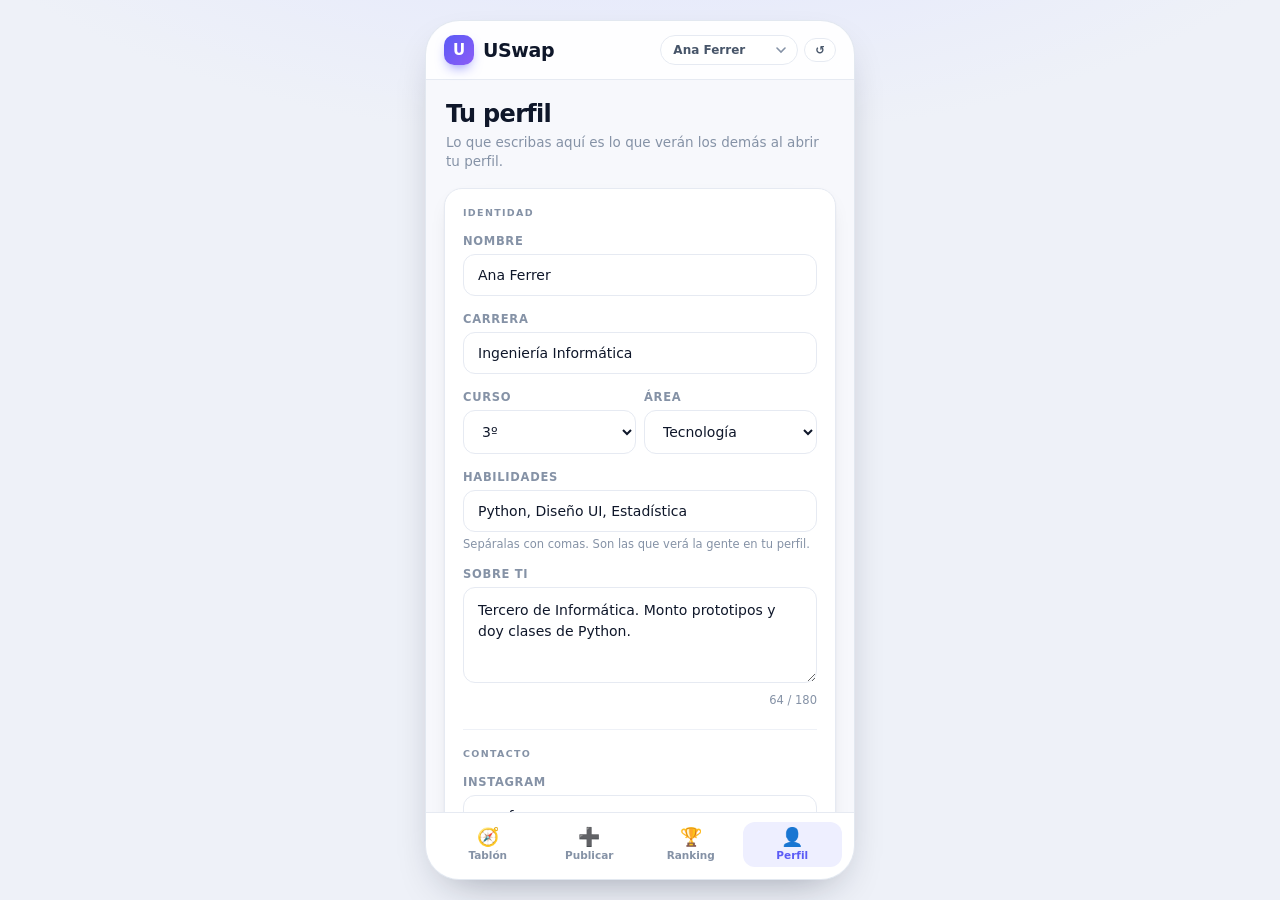
==== editar-perfil.html @ 2626de94 "perfil: reputacion, tratos cerrados, contacto y diseno" ====
<!DOCTYPE html>
<html lang="es">
<head>
  <meta charset="utf-8">
  <meta name="viewport" content="width=device-width, initial-scale=1">
  <title>USwap · Editar perfil</title>
  <link rel="icon" href="img/logo.svg" type="image/svg+xml">
  <link rel="stylesheet" href="css/styles.css">
</head>
<body>
  <!-- =====================================================================
       PANTALLA: EDITAR PERFIL               Propietario: P4 (sergiooleeonn)
       Solo se editan este archivo, perfil.html y js/perfil.js / editar-perfil.js.
       ===================================================================== -->
  <div class="app">
    <header id="topbar"></header>

    <main class="contenido">
      <section class="hero" style="padding:4px 2px 16px">
        <h1 style="font-size:24px;letter-spacing:-.7px">Tu perfil</h1>
        <p>Lo que escribas aquí es lo que verán los demás al abrir tu perfil.</p>
      </section>

      <form id="form-perfil" class="bloque" novalidate style="padding:18px 18px 16px">
        <div style="font-size:9.5px;font-weight:800;letter-spacing:.14em;text-transform:uppercase;color:var(--muted)">Identidad</div>

        <label class="label" for="nombre">Nombre</label>
        <input class="input" id="nombre" required maxlength="40">

        <label class="label" for="carrera">Carrera</label>
        <input class="input" id="carrera" maxlength="60" placeholder="Ej. Ingeniería Informática">

        <div class="fila" style="margin-top:16px">
          <div style="flex:1">
            <label class="label" style="margin-top:0" for="curso">Curso</label>
            <select class="select" id="curso"></select>
          </div>
          <div style="flex:1">
            <label class="label" style="margin-top:0" for="area">Área</label>
            <select class="select" id="area"></select>
          </div>
        </div>

        <label class="label" for="habilidades">Habilidades</label>
        <input class="input" id="habilidades" placeholder="Python, Diseño UI, Inglés">
        <div class="usuario-detalle" style="margin-top:5px">Sepáralas con comas. Son las que verá la gente en tu perfil.</div>

        <label class="label" for="bio">Sobre ti</label>
        <textarea class="textarea" id="bio" maxlength="180" placeholder="Qué estudias, qué se te da bien, qué ofreces…"></textarea>
        <div class="usuario-detalle" id="contador-bio" style="margin-top:6px;text-align:right;font-variant-numeric:tabular-nums">0 / 180</div>

        <div style="height:1px;background:#eef1f7;margin:22px 0 18px"></div>
        <div style="font-size:9.5px;font-weight:800;letter-spacing:.14em;text-transform:uppercase;color:var(--muted)">Contacto</div>

        <label class="label" for="instagram">Instagram</label>
        <input class="input" id="instagram" placeholder="sergio.leon">
        <div class="usuario-detalle" style="margin-top:5px">Solo el nombre de usuario, sin la arroba.</div>

        <label class="label" for="whatsapp">WhatsApp</label>
        <input class="input" id="whatsapp" placeholder="34600111222">
        <div class="usuario-detalle" style="margin-top:5px">Con prefijo del país y sin el signo +.</div>

        <button class="btn btn-primario btn-bloque" style="margin-top:22px" type="submit">Guardar cambios</button>
        <a class="btn btn-secundario" style="margin-top:8px" href="perfil.html">Cancelar</a>
      </form>
    </main>

    <nav id="bottomnav"></nav>
  </div>

  <script src="js/data.js"></script>
  <script src="js/ui.js"></script>
  <script src="js/editar-perfil.js"></script>
</body>
</html>
---- css/styles.css ----
/* ==========================================================================
   USwap — ESTILOS GLOBALES            Propietario: P1 (Daniel)
   --------------------------------------------------------------------------
   NINGUNA otra persona edita este archivo. Si necesitas un estilo nuevo,
   pídeselo a P1. Aquí están los tokens de diseño y los componentes comunes.
   ========================================================================== */

:root {
  --fondo: #eef1f8;
  --tarjeta: #ffffff;
  --tinta: #0f172a;
  --tinta-suave: #475569;
  --muted: #8592a6;
  --borde: #e6eaf2;
  --primario: #5b5bf6;
  --primario-oscuro: #4343d6;
  --primario-suave: #eeefff;
  --acento: #8b5cf6;
  --verde: #16a34a;
  --verde-suave: #e7f8ee;
  --ambar: #d97706;
  --ambar-suave: #fef4e2;
  --rojo: #dc2626;
  --rojo-suave: #fdecec;
  --radio: 18px;
  --radio-sm: 12px;
  --sombra: 0 1px 2px rgba(15, 23, 42, .05), 0 8px 24px -14px rgba(15, 23, 42, .25);
  --sombra-alta: 0 18px 45px -22px rgba(15, 23, 42, .45);
  --fuente: "Segoe UI", system-ui, -apple-system, Roboto, sans-serif;
}

* { box-sizing: border-box; }

html, body {
  margin: 0;
  padding: 0;
  height: 100%;
  font-family: var(--fuente);
  color: var(--tinta);
  background: var(--fondo);
  -webkit-font-smoothing: antialiased;
}

body {
  background:
    radial-gradient(1100px 520px at 50% -220px, #dfe3ff 0%, rgba(223, 227, 255, 0) 70%),
    var(--fondo);
  overflow: hidden;
}

/* ---------------------------------------------------------------- estructura */
.app {
  width: 100%;
  height: 100vh;
  margin: 0 auto;
  background: #f7f8fc;
  display: flex;
  flex-direction: column;
  overflow: hidden;
  position: relative;
}

.contenido {
  flex: 1 1 auto;
  overflow-y: auto;
  overflow-x: hidden;
  padding: 16px 18px 28px;
  overscroll-behavior: contain;
}

@media (min-width: 720px) {
  body { display: grid; place-items: center; padding: 20px; }
  .app {
    max-width: 430px;
    height: calc(100vh - 40px);
    max-height: 880px;
    border-radius: 34px;
    box-shadow: var(--sombra-alta);
    border: 1px solid #e2e8f0;
  }
  .topbar { border-radius: 34px 34px 0 0; }
  .bottomnav { border-radius: 0 0 34px 34px; }
}

/* ------------------------------------------------------------------- topbar */
.topbar {
  position: sticky;
  top: 0;
  z-index: 20;
  display: flex;
  align-items: center;
  justify-content: space-between;
  gap: 10px;
  padding: 14px 18px;
  background: rgba(255, 255, 255, .86);
  backdrop-filter: blur(10px);
  border-bottom: 1px solid var(--borde);
}

.marca {
  display: flex;
  align-items: center;
  gap: 9px;
  font-weight: 800;
  font-size: 19px;
  letter-spacing: -.4px;
  color: var(--tinta);
  text-decoration: none;
}

.marca-punto {
  width: 30px; height: 30px;
  border-radius: 10px;
  background: linear-gradient(135deg, var(--primario), var(--acento));
  color: #fff;
  display: grid; place-items: center;
  font-size: 15px; font-weight: 800;
  box-shadow: 0 6px 14px -6px var(--primario);
}

.selector-yo {
  border: 1px solid var(--borde);
  background: #fff;
  border-radius: 999px;
  padding: 7px 30px 7px 12px;
  font-size: 12px;
  font-weight: 600;
  color: var(--tinta-suave);
  font-family: var(--fuente);
  max-width: 168px;
  appearance: none;
  background-image: url("data:image/svg+xml;utf8,<svg xmlns='http://www.w3.org/2000/svg' width='10' height='10' viewBox='0 0 10 10'><path d='M1 3l4 4 4-4' stroke='%238592a6' stroke-width='1.6' fill='none' stroke-linecap='round'/></svg>");
  background-repeat: no-repeat;
  background-position: right 11px center;
  cursor: pointer;
}

.topbar-derecha { display: flex; align-items: center; gap: 6px; }

/* --------------------------------------------------------------------- hero */
.hero { padding: 6px 2px 14px; }
.hero h1 { margin: 0 0 4px; font-size: 23px; letter-spacing: -.6px; line-height: 1.2; }
.hero p { margin: 0; color: var(--muted); font-size: 13.5px; line-height: 1.45; }

/* -------------------------------------------------------------------- inputs */
.input, .textarea, .select {
  width: 100%;
  border: 1px solid var(--borde);
  background: #fff;
  border-radius: var(--radio-sm);
  padding: 12px 14px;
  font-size: 14px;
  font-family: var(--fuente);
  color: var(--tinta);
  outline: none;
  transition: border-color .15s, box-shadow .15s;
}

.input:focus, .textarea:focus, .select:focus {
  border-color: var(--primario);
  box-shadow: 0 0 0 4px var(--primario-suave);
}

.textarea { min-height: 96px; resize: vertical; line-height: 1.5; }
.label {
  display: block;
  font-size: 11.5px;
  font-weight: 700;
  text-transform: uppercase;
  letter-spacing: .06em;
  color: var(--muted);
  margin: 16px 0 6px;
}
.campo { margin-bottom: 4px; }

/* --------------------------------------------------------------------- chips */
.chips {
  display: flex;
  gap: 7px;
  overflow-x: auto;
  padding: 4px 2px 8px;
  scrollbar-width: none;
}
.chips::-webkit-scrollbar { display: none; }

.chip {
  flex: 0 0 auto;
  border: 1px solid var(--borde);
  background: #fff;
  color: var(--tinta-suave);
  border-radius: 999px;
  padding: 7px 13px;
  font-size: 12.5px;
  font-weight: 600;
  font-family: var(--fuente);
  cursor: pointer;
  transition: all .15s;
  white-space: nowrap;
}
.chip:hover { border-color: #cfd6e6; }
.chip.activo {
  background: var(--primario);
  border-color: var(--primario);
  color: #fff;
  box-shadow: 0 6px 14px -8px var(--primario);
}
.chip-mini { padding: 4px 10px; font-size: 11.5px; }

/* ------------------------------------------------------------------ tarjetas */
.lista { display: flex; flex-direction: column; gap: 11px; }

.card {
  background: var(--tarjeta);
  border: 1px solid var(--borde);
  border-radius: var(--radio);
  padding: 15px;
  box-shadow: var(--sombra);
  text-decoration: none;
  color: inherit;
  display: block;
  transition: transform .14s, box-shadow .14s, border-color .14s;
}
.card:hover { transform: translateY(-1px); box-shadow: var(--sombra-alta); border-color: #d8dfee; }

.card-fila { display: flex; align-items: center; gap: 10px; }
.card-titulo { margin: 9px 0 5px; font-size: 15.5px; font-weight: 700; letter-spacing: -.2px; line-height: 1.3; }
.card-texto { margin: 0; color: var(--tinta-suave); font-size: 13px; line-height: 1.5; }

.card-pie {
  margin-top: 12px; padding-top: 11px;
  border-top: 1px dashed var(--borde);
  display: flex; align-items: center; justify-content: space-between; gap: 8px;
  font-size: 12px; color: var(--muted);
}

.cambio {
  display: flex; gap: 7px; align-items: flex-start;
  margin-top: 11px; padding: 9px 11px;
  background: var(--primario-suave);
  border-radius: 11px;
  font-size: 12.5px; color: var(--primario-oscuro);
  line-height: 1.45;
}
.cambio b { font-weight: 700; }

/* ------------------------------------------------------------------ avatar */
.avatar {
  flex: 0 0 auto;
  width: 38px; height: 38px;
  border-radius: 12px;
  display: grid; place-items: center;
  color: #fff; font-weight: 700; font-size: 13px;
  letter-spacing: .02em;
}
.avatar.grande { width: 62px; height: 62px; border-radius: 20px; font-size: 21px; }
.avatar.pequeno { width: 28px; height: 28px; border-radius: 9px; font-size: 10.5px; }

.usuario-linea { display: flex; flex-direction: column; gap: 1px; min-width: 0; }
.usuario-nombre { font-size: 13px; font-weight: 650; }
.usuario-detalle { font-size: 11.5px; color: var(--muted); }

/* -------------------------------------------------------------------- badges */
.badge {
  display: inline-flex; align-items: center; gap: 4px;
  padding: 3px 9px; border-radius: 999px;
  font-size: 10.5px; font-weight: 700;
  letter-spacing: .02em; text-transform: uppercase;
  background: #f1f4fa; color: var(--tinta-suave);
}
.badge-verde { background: var(--verde-suave); color: var(--verde); }
.badge-ambar { background: var(--ambar-suave); color: var(--ambar); }
.badge-rojo { background: var(--rojo-suave); color: var(--rojo); }
.badge-azul { background: var(--primario-suave); color: var(--primario-oscuro); }

/* ------------------------------------------------------------------ botones */
.btn {
  display: inline-flex; align-items: center; justify-content: center; gap: 8px;
  width: 100%;
  border: 1px solid transparent;
  border-radius: var(--radio-sm);
  padding: 13px 16px;
  font-size: 14px; font-weight: 700; font-family: var(--fuente);
  text-decoration: none; cursor: pointer;
  transition: transform .12s, filter .15s, background .15s;
}
.btn:active { transform: scale(.985); }
.btn-primario {
  background: linear-gradient(135deg, var(--primario), var(--acento));
  color: #fff;
  box-shadow: 0 10px 22px -12px var(--primario);
}
.btn-primario:hover { filter: brightness(1.05); }
.btn-secundario { background: #fff; border-color: var(--borde); color: var(--tinta); }
.btn-secundario:hover { background: #f8fafc; }
.btn-whatsapp { background: #25d366; color: #06331c; }
.btn-instagram { background: #fff; border-color: #f0c6df; color: #c1298a; }
.btn-sm { width: auto; padding: 9px 14px; font-size: 12.5px; }
.btn-bloque { margin-top: 14px; }

.fila { display: flex; gap: 8px; }
.fila > .btn { flex: 1; }

/* ------------------------------------------------------------------ estrellas */
.estrellas { display: inline-flex; gap: 2px; color: #f59e0b; font-size: 13px; letter-spacing: 1px; }
.estrellas.gris { color: #d7dde9; }
.estrellas.grande { font-size: 18px; }

/* --------------------------------------------------------------------- stats */
.stats { display: grid; grid-template-columns: repeat(3, 1fr); gap: 9px; }
.stat {
  background: #fff; border: 1px solid var(--borde); border-radius: var(--radio-sm);
  padding: 11px 8px; text-align: center;
}
.stat b { display: block; font-size: 19px; letter-spacing: -.5px; }
.stat span { font-size: 10.5px; color: var(--muted); text-transform: uppercase; letter-spacing: .05em; font-weight: 600; }

/* ------------------------------------------------------------------ ranking */
.rank-item {
  display: flex; align-items: center; gap: 11px;
  background: #fff; border: 1px solid var(--borde); border-radius: var(--radio);
  padding: 12px 14px; box-shadow: var(--sombra);
}
.rank-item.yo { border-color: var(--primario); box-shadow: 0 0 0 3px var(--primario-suave); }
.rank-pos {
  width: 26px; text-align: center; font-weight: 800; font-size: 15px; color: var(--muted);
  letter-spacing: -.5px;
}
.rank-pos.top { color: var(--primario); }
.rank-puntos {
  margin-left: auto; text-align: right;
  font-weight: 800; font-size: 15px; letter-spacing: -.4px;
}
.rank-puntos small { display: block; font-size: 10px; font-weight: 600; color: var(--muted); letter-spacing: 0; }

.tier { display: inline-flex; align-items: center; gap: 5px; font-size: 11px; font-weight: 700; }
.tier-bronce { color: #b45309; }
.tier-plata { color: #64748b; }
.tier-oro { color: #ca8a04; }
.tier-elite { color: #7c3aed; }
.tier-observacion { color: var(--rojo); }

/* --------------------------------------------------------------------- nav */
.bottomnav {
  flex: 0 0 auto;
  width: 100%;
  display: grid; grid-template-columns: repeat(4, 1fr);
  gap: 2px;
  padding: 9px 12px 12px;
  background: #fff;
  border-top: 1px solid var(--borde);
  z-index: 30;
}

.nav-item {
  display: flex; flex-direction: column; align-items: center; gap: 3px;
  padding: 6px 4px;
  border-radius: 12px;
  text-decoration: none;
  color: var(--muted);
  font-size: 10.5px; font-weight: 650;
  transition: background .15s, color .15s;
}
.nav-item .icono { font-size: 18px; line-height: 1; }
.nav-item:hover { background: #f4f6fb; }
.nav-item.activo { color: var(--primario); background: var(--primario-suave); }

/* ------------------------------------------------------------------- varios */
.seccion-titulo {
  display: flex; align-items: baseline; justify-content: space-between;
  margin: 22px 2px 10px;
}
.seccion-titulo h2 { margin: 0; font-size: 14.5px; letter-spacing: -.2px; }
.seccion-titulo a { font-size: 12px; color: var(--primario); text-decoration: none; font-weight: 650; }

.vacio {
  text-align: center; padding: 34px 18px;
  background: #fff; border: 1px dashed #d8dfee; border-radius: var(--radio);
  color: var(--muted); font-size: 13px;
}
.vacio strong { display: block; color: var(--tinta); font-size: 14.5px; margin-bottom: 4px; }

.resultado-info { font-size: 11.5px; color: var(--muted); padding: 2px 4px 10px; font-weight: 600; }

.toast {
  position: fixed; left: 50%; bottom: 96px; transform: translateX(-50%);
  background: #0f172a; color: #fff;
  padding: 11px 18px; border-radius: 999px;
  font-size: 12.5px; font-weight: 600;
  box-shadow: var(--sombra-alta);
  z-index: 60; opacity: 0; pointer-events: none;
  transition: opacity .22s, transform .22s;
}
.toast.visible { opacity: 1; transform: translateX(-50%) translateY(-4px); }

.oculto { display: none !important; }

/* ------------------------------------------------------------------ detalles */
.detalle-cabecera { display: flex; gap: 12px; align-items: flex-start; }
.detalle-titulo { margin: 0 0 6px; font-size: 20px; line-height: 1.25; letter-spacing: -.5px; }
.detalle-texto { margin: 0; color: var(--tinta-suave); font-size: 14px; line-height: 1.6; }
.bloque {
  background: #fff; border: 1px solid var(--borde); border-radius: var(--radio);
  padding: 15px; box-shadow: var(--sombra);
}
.bloque + .bloque, .bloque + .seccion-titulo { margin-top: 12px; }
.divisor { height: 1px; background: var(--borde); margin: 14px 0; }

.barra-progreso { height: 7px; border-radius: 99px; background: #eef1f8; overflow: hidden; }
.barra-progreso > div { height: 100%; border-radius: 99px; background: linear-gradient(90deg, var(--primario), var(--acento)); }

.estrellas-selector { display: flex; gap: 6px; }
.estrella-btn {
  background: none; border: none; cursor: pointer;
  font-size: 30px; line-height: 1; color: #d7dde9; padding: 0 2px;
  transition: transform .12s, color .12s;
}
.estrella-btn:hover { transform: scale(1.12); }
.estrella-btn.activa { color: #f59e0b; }

.recompensa {
  display: flex; gap: 11px; align-items: flex-start;
  padding: 12px 0; border-bottom: 1px solid var(--borde);
}
.recompensa:last-child { border-bottom: none; }
.recompensa-icono {
  width: 36px; height: 36px; flex: 0 0 auto; border-radius: 11px;
  display: grid; place-items: center; font-size: 17px; background: #f5f7fc;
}
.recompensa-texto { font-size: 12.5px; color: var(--tinta-suave); line-height: 1.45; }
.recompensa-texto b { display: block; color: var(--tinta); font-size: 13px; margin-bottom: 2px; }
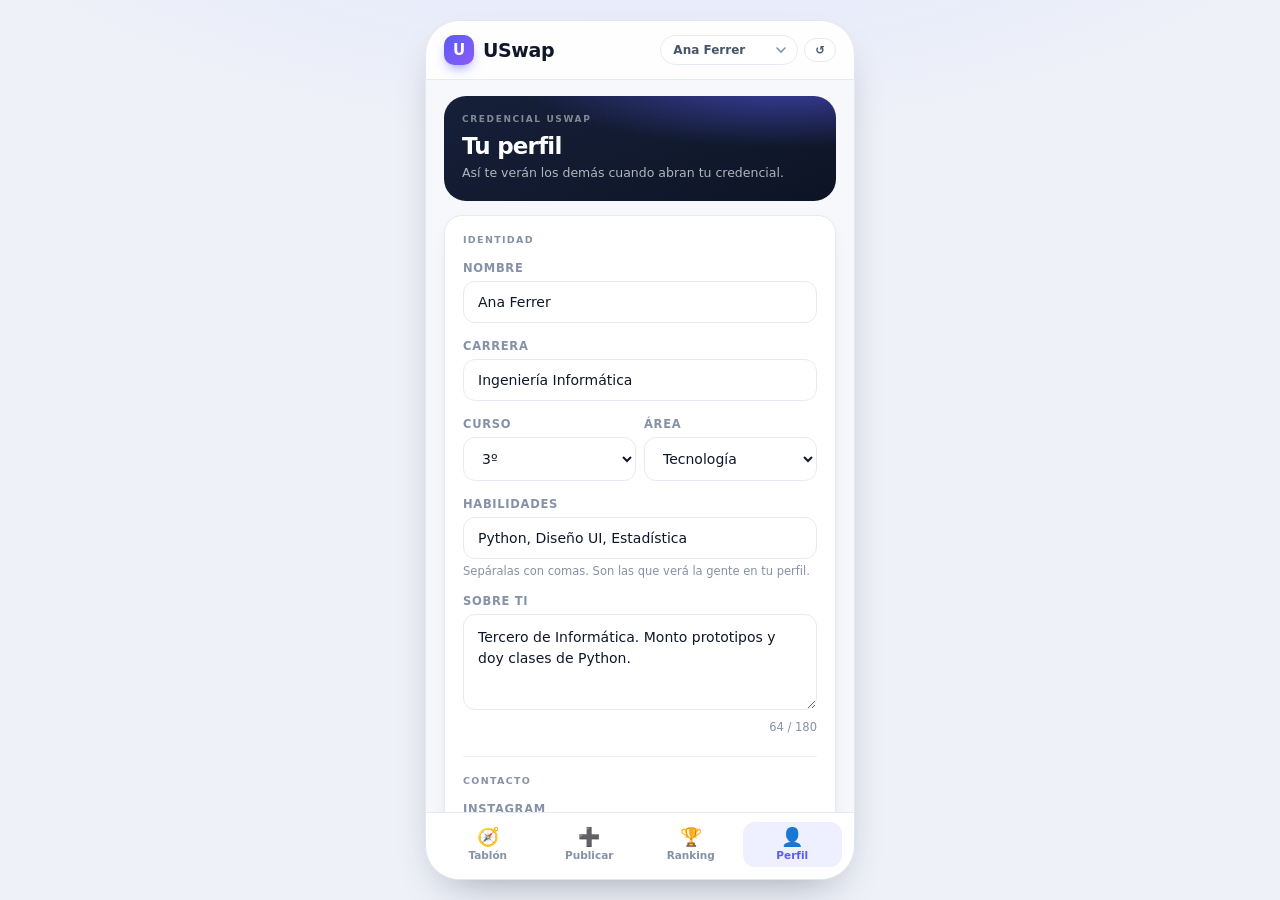
==== commit 0be4fa03: "perfil: nuevo diseno de credencial" ====
--- a/editar-perfil.html
+++ b/editar-perfil.html
@@ -16,9 +16,16 @@
     <header id="topbar"></header>
 
     <main class="contenido">
-      <section class="hero" style="padding:4px 2px 16px">
-        <h1 style="font-size:24px;letter-spacing:-.7px">Tu perfil</h1>
-        <p>Lo que escribas aquí es lo que verán los demás al abrir tu perfil.</p>
+      <section style="position:relative;border-radius:22px;padding:18px;color:#fff;margin-bottom:14px;
+                      background:radial-gradient(120% 115% at 88% -18%, rgba(91,91,246,.62) 0%, rgba(91,91,246,0) 58%),
+                                 linear-gradient(158deg,#16203a 0%,#0d1424 100%)">
+        <div style="font-size:9px;font-weight:700;letter-spacing:.18em;text-transform:uppercase;color:rgba(255,255,255,.48)">
+          Credencial USwap
+        </div>
+        <h1 style="margin:9px 0 5px;font-size:23px;letter-spacing:-.8px;line-height:1.15">Tu perfil</h1>
+        <p style="margin:0;font-size:12.5px;line-height:1.5;color:rgba(255,255,255,.68)">
+          Así te verán los demás cuando abran tu credencial.
+        </p>
       </section>
 
       <form id="form-perfil" class="bloque" novalidate style="padding:18px 18px 16px">
--- a/css/styles.css
+++ b/css/styles.css
@@ -405,6 +405,17 @@
 .bloque + .bloque, .bloque + .seccion-titulo { margin-top: 12px; }
 .divisor { height: 1px; background: var(--borde); margin: 14px 0; }
 
+/* ------------------------------------------------------- acuerdo / trato */
+.acuerdo {
+  border-color: #cdeedd;
+  background: linear-gradient(180deg, #f6fdf9 0%, #ffffff 70%);
+}
+.acuerdo-cabecera { display: flex; align-items: center; gap: 6px; flex-wrap: wrap; }
+.acuerdo-cabecera .badge { margin-left: auto; }
+.acuerdo-titulo { font-size: 15px; font-weight: 750; letter-spacing: -.2px; }
+.acuerdo-texto { margin: 4px 0 12px; font-size: 12.5px; color: var(--tinta-suave); line-height: 1.55; }
+.acuerdo .btn + .btn { margin-top: 8px; }
+
 .barra-progreso { height: 7px; border-radius: 99px; background: #eef1f8; overflow: hidden; }
 .barra-progreso > div { height: 100%; border-radius: 99px; background: linear-gradient(90deg, var(--primario), var(--acento)); }
 
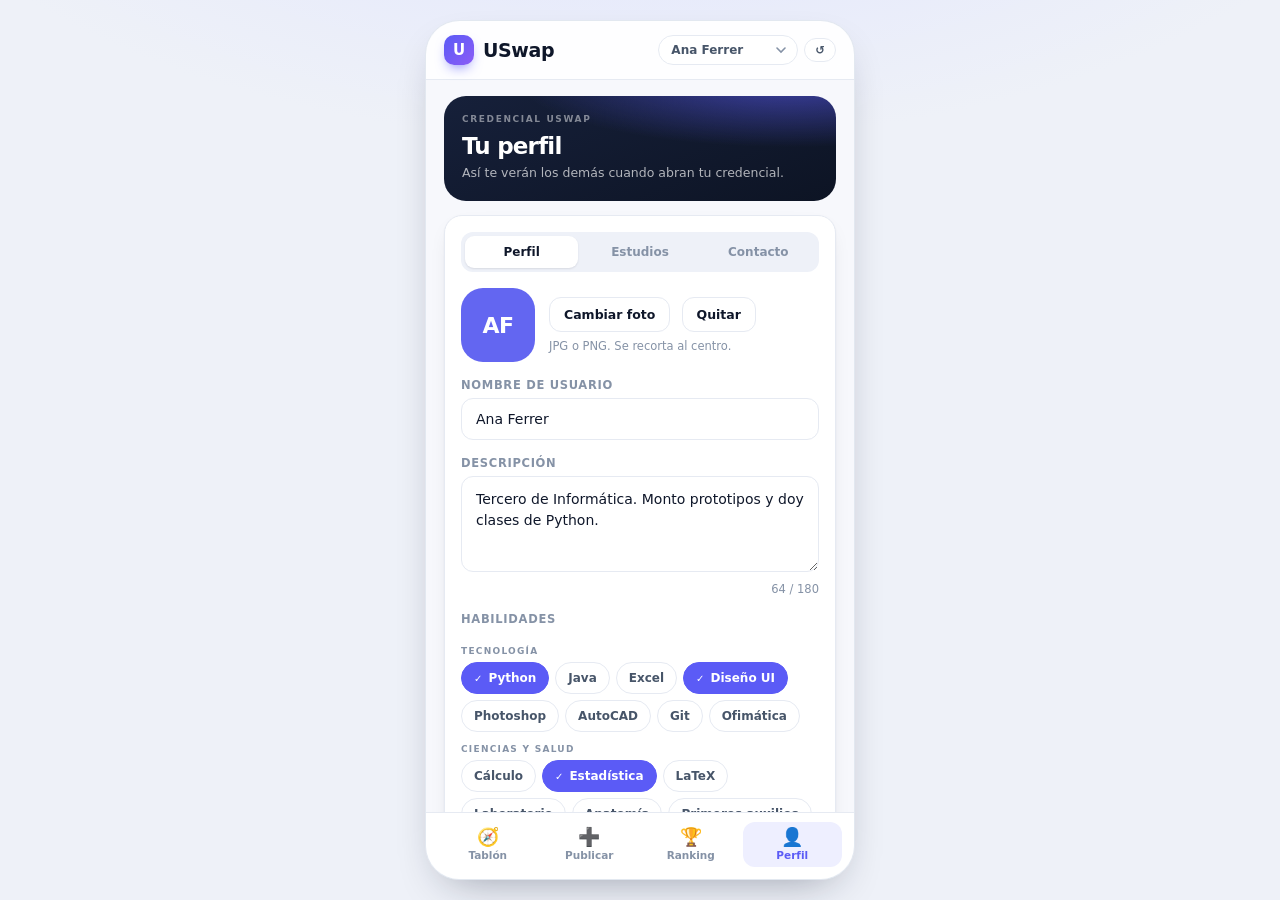
==== commit fd4c062b: "perfil: resenas filtrables, habilidades destacadas y edicion con foto" ====
--- a/editar-perfil.html
+++ b/editar-perfil.html
@@ -28,46 +28,85 @@
         </p>
       </section>
 
-      <form id="form-perfil" class="bloque" novalidate style="padding:18px 18px 16px">
-        <div style="font-size:9.5px;font-weight:800;letter-spacing:.14em;text-transform:uppercase;color:var(--muted)">Identidad</div>
+      <form id="form-perfil" novalidate>
+        <div class="bloque" style="padding:16px">
 
-        <label class="label" for="nombre">Nombre</label>
-        <input class="input" id="nombre" required maxlength="40">
+          <!-- pestañas -->
+          <div style="display:flex;gap:5px;background:#eef1f8;padding:4px;border-radius:12px;margin-bottom:16px">
+            <button type="button" data-tab="perfil" aria-pressed="true"
+              style="flex:1;border:0;padding:9px 6px;border-radius:9px;font-family:inherit;font-size:12px;font-weight:700;
+                     cursor:pointer;background:#fff;color:#0f172a;box-shadow:0 1px 2px rgba(15,23,42,.10)">Perfil</button>
+            <button type="button" data-tab="estudios" aria-pressed="false"
+              style="flex:1;border:0;padding:9px 6px;border-radius:9px;font-family:inherit;font-size:12px;font-weight:700;
+                     cursor:pointer;background:transparent;color:#8592a6">Estudios</button>
+            <button type="button" data-tab="contacto" aria-pressed="false"
+              style="flex:1;border:0;padding:9px 6px;border-radius:9px;font-family:inherit;font-size:12px;font-weight:700;
+                     cursor:pointer;background:transparent;color:#8592a6">Contacto</button>
+          </div>
 
-        <label class="label" for="carrera">Carrera</label>
-        <input class="input" id="carrera" maxlength="60" placeholder="Ej. Ingeniería Informática">
+          <!-- pestaña: perfil -->
+          <div data-panel="perfil">
+            <div style="display:flex;align-items:center;gap:14px">
+              <div id="foto-preview" aria-hidden="true"
+                style="flex:0 0 auto;width:74px;height:74px;border-radius:22px;overflow:hidden;background:#6366f1;
+                       display:grid;place-items:center;color:#fff;font-weight:800;font-size:22px;letter-spacing:-.5px"></div>
+              <div style="min-width:0">
+                <label class="btn btn-secundario btn-sm" style="cursor:pointer;display:inline-flex">
+                  Cambiar foto
+                  <input type="file" id="foto-input" accept="image/*" style="display:none">
+                </label>
+                <button type="button" id="foto-quitar" class="btn btn-secundario btn-sm" style="margin-left:6px">Quitar</button>
+                <div class="usuario-detalle" style="margin-top:7px">JPG o PNG. Se recorta al centro.</div>
+              </div>
+            </div>
 
-        <div class="fila" style="margin-top:16px">
-          <div style="flex:1">
-            <label class="label" style="margin-top:0" for="curso">Curso</label>
-            <select class="select" id="curso"></select>
+            <label class="label" for="nombre">Nombre de usuario</label>
+            <input class="input" id="nombre" required maxlength="40">
+
+            <label class="label" for="bio">Descripción</label>
+            <textarea class="textarea" id="bio" maxlength="180" placeholder="Qué estudias, qué se te da bien, qué ofreces…"></textarea>
+            <div class="usuario-detalle" id="contador-bio" style="margin-top:6px;text-align:right;font-variant-numeric:tabular-nums">0 / 180</div>
+
+            <label class="label" for="habilidades">Habilidades</label>
+            <div id="habilidades-chips" style="max-height:210px;overflow:auto;padding:2px 2px 2px 0"></div>
+            <div style="display:flex;gap:6px;margin-top:10px">
+              <input class="input" id="habilidades" maxlength="24" placeholder="Añadir otra habilidad">
+              <button type="button" id="btn-add-habilidad" class="btn btn-secundario btn-sm" style="flex:0 0 auto">Añadir</button>
+            </div>
+            <div class="usuario-detalle" style="margin-top:6px">Toca las que domines. Máximo 10.</div>
           </div>
-          <div style="flex:1">
-            <label class="label" style="margin-top:0" for="area">Área</label>
-            <select class="select" id="area"></select>
+
+          <!-- pestaña: estudios -->
+          <div data-panel="estudios" hidden>
+            <label class="label" style="margin-top:0" for="carrera">Carrera</label>
+            <input class="input" id="carrera" maxlength="60" placeholder="Ej. Ingeniería Informática">
+
+            <div class="fila" style="margin-top:16px">
+              <div style="flex:1">
+                <label class="label" style="margin-top:0" for="curso">Curso</label>
+                <select class="select" id="curso"></select>
+              </div>
+              <div style="flex:1">
+                <label class="label" style="margin-top:0" for="area">Área</label>
+                <select class="select" id="area"></select>
+              </div>
+            </div>
           </div>
+
+          <!-- pestaña: contacto -->
+          <div data-panel="contacto" hidden>
+            <label class="label" style="margin-top:0" for="instagram">Instagram</label>
+            <input class="input" id="instagram" placeholder="sergio.leon">
+            <div class="usuario-detalle" style="margin-top:5px">Solo el nombre de usuario, sin la arroba.</div>
+
+            <label class="label" for="whatsapp">WhatsApp</label>
+            <input class="input" id="whatsapp" placeholder="34600111222">
+            <div class="usuario-detalle" style="margin-top:5px">Con prefijo del país y sin el signo +.</div>
+          </div>
+
         </div>
 
-        <label class="label" for="habilidades">Habilidades</label>
-        <input class="input" id="habilidades" placeholder="Python, Diseño UI, Inglés">
-        <div class="usuario-detalle" style="margin-top:5px">Sepáralas con comas. Son las que verá la gente en tu perfil.</div>
-
-        <label class="label" for="bio">Sobre ti</label>
-        <textarea class="textarea" id="bio" maxlength="180" placeholder="Qué estudias, qué se te da bien, qué ofreces…"></textarea>
-        <div class="usuario-detalle" id="contador-bio" style="margin-top:6px;text-align:right;font-variant-numeric:tabular-nums">0 / 180</div>
-
-        <div style="height:1px;background:#eef1f7;margin:22px 0 18px"></div>
-        <div style="font-size:9.5px;font-weight:800;letter-spacing:.14em;text-transform:uppercase;color:var(--muted)">Contacto</div>
-
-        <label class="label" for="instagram">Instagram</label>
-        <input class="input" id="instagram" placeholder="sergio.leon">
-        <div class="usuario-detalle" style="margin-top:5px">Solo el nombre de usuario, sin la arroba.</div>
-
-        <label class="label" for="whatsapp">WhatsApp</label>
-        <input class="input" id="whatsapp" placeholder="34600111222">
-        <div class="usuario-detalle" style="margin-top:5px">Con prefijo del país y sin el signo +.</div>
-
-        <button class="btn btn-primario btn-bloque" style="margin-top:22px" type="submit">Guardar cambios</button>
+        <button class="btn btn-primario" style="margin-top:14px" type="submit">Guardar cambios</button>
         <a class="btn btn-secundario" style="margin-top:8px" href="perfil.html">Cancelar</a>
       </form>
     </main>
--- a/css/styles.css
+++ b/css/styles.css
@@ -333,11 +333,15 @@
 .rank-puntos small { display: block; font-size: 10px; font-weight: 600; color: var(--muted); letter-spacing: 0; }
 
 .tier { display: inline-flex; align-items: center; gap: 5px; font-size: 11px; font-weight: 700; }
+.tier-hierro { color: #6b7280; }
 .tier-bronce { color: #b45309; }
 .tier-plata { color: #64748b; }
 .tier-oro { color: #ca8a04; }
-.tier-elite { color: #7c3aed; }
-.tier-observacion { color: var(--rojo); }
+.tier-platino { color: #0f766e; }
+.tier-diamante { color: #2563eb; }
+.tier-ascendente { color: #16a34a; }
+.tier-inmortal { color: #7c3aed; }
+.tier-radiante { color: #e11d48; }
 
 /* --------------------------------------------------------------------- nav */
 .bottomnav {
@@ -394,6 +398,23 @@
 
 .oculto { display: none !important; }
 
+/* aviso de error de JavaScript: nunca dejar la página en blanco */
+.error-js {
+  display: none;
+  position: fixed;
+  top: 0; left: 0; right: 0;
+  z-index: 200;
+  background: #7f1d1d;
+  color: #fff;
+  padding: 12px 16px;
+  font-size: 12.5px;
+  line-height: 1.45;
+  box-shadow: 0 10px 30px -12px rgba(0, 0, 0, .6);
+}
+.error-js b { display: block; font-size: 13.5px; margin-bottom: 2px; }
+.error-js span { display: block; color: rgba(255, 255, 255, .88); }
+.error-js code { display: block; margin-top: 6px; font-size: 11px; color: rgba(255, 255, 255, .7); word-break: break-word; }
+
 /* ------------------------------------------------------------------ detalles */
 .detalle-cabecera { display: flex; gap: 12px; align-items: flex-start; }
 .detalle-titulo { margin: 0 0 6px; font-size: 20px; line-height: 1.25; letter-spacing: -.5px; }
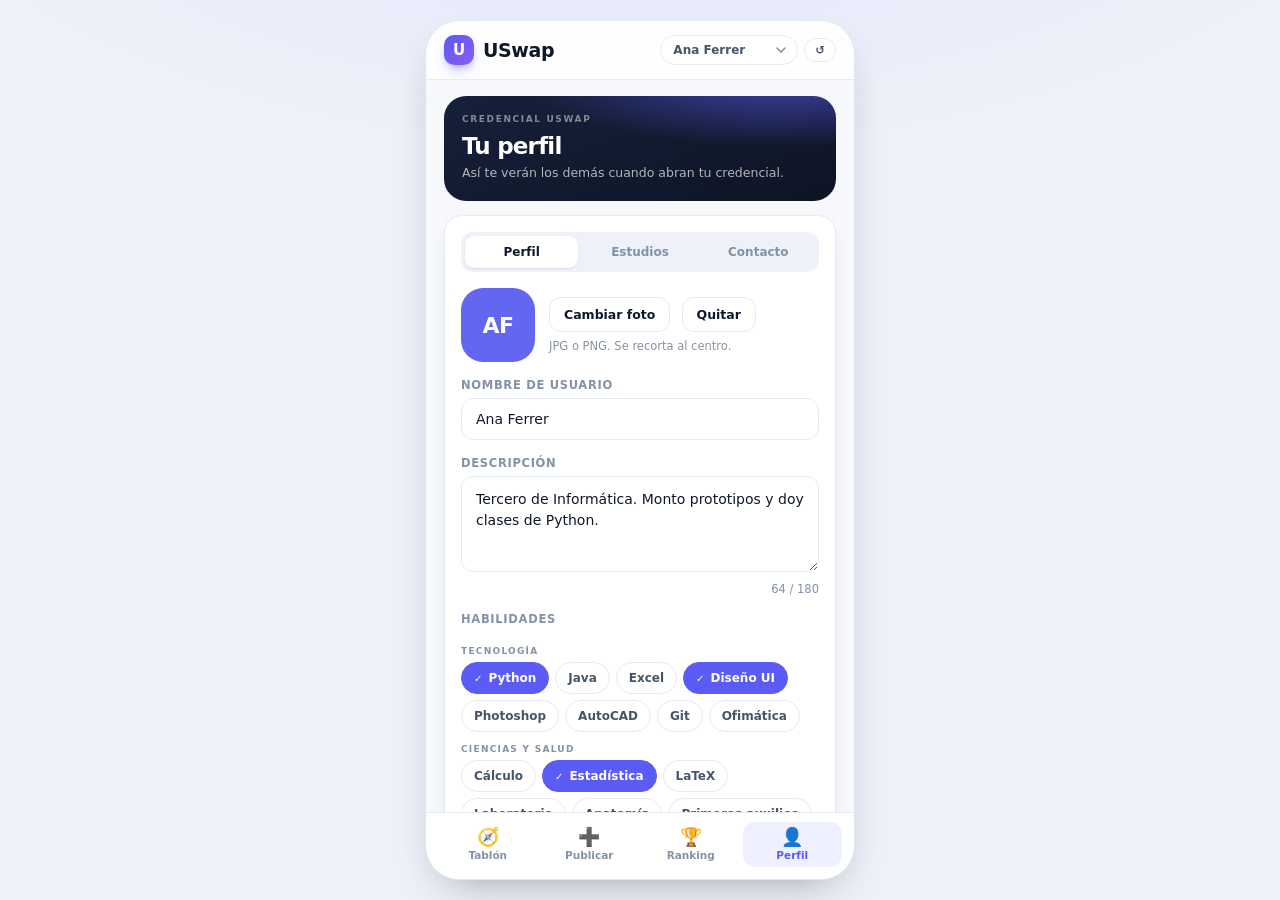
==== commit 97daadff: "feat: area de la peticion, rama y curso (1-6, master, doctorado)" ====
--- a/editar-perfil.html
+++ b/editar-perfil.html
@@ -87,8 +87,8 @@
                 <select class="select" id="curso"></select>
               </div>
               <div style="flex:1">
-                <label class="label" style="margin-top:0" for="area">Área</label>
-                <select class="select" id="area"></select>
+                <label class="label" style="margin-top:0" for="rama">Rama</label>
+                <select class="select" id="rama"></select>
               </div>
             </div>
           </div>
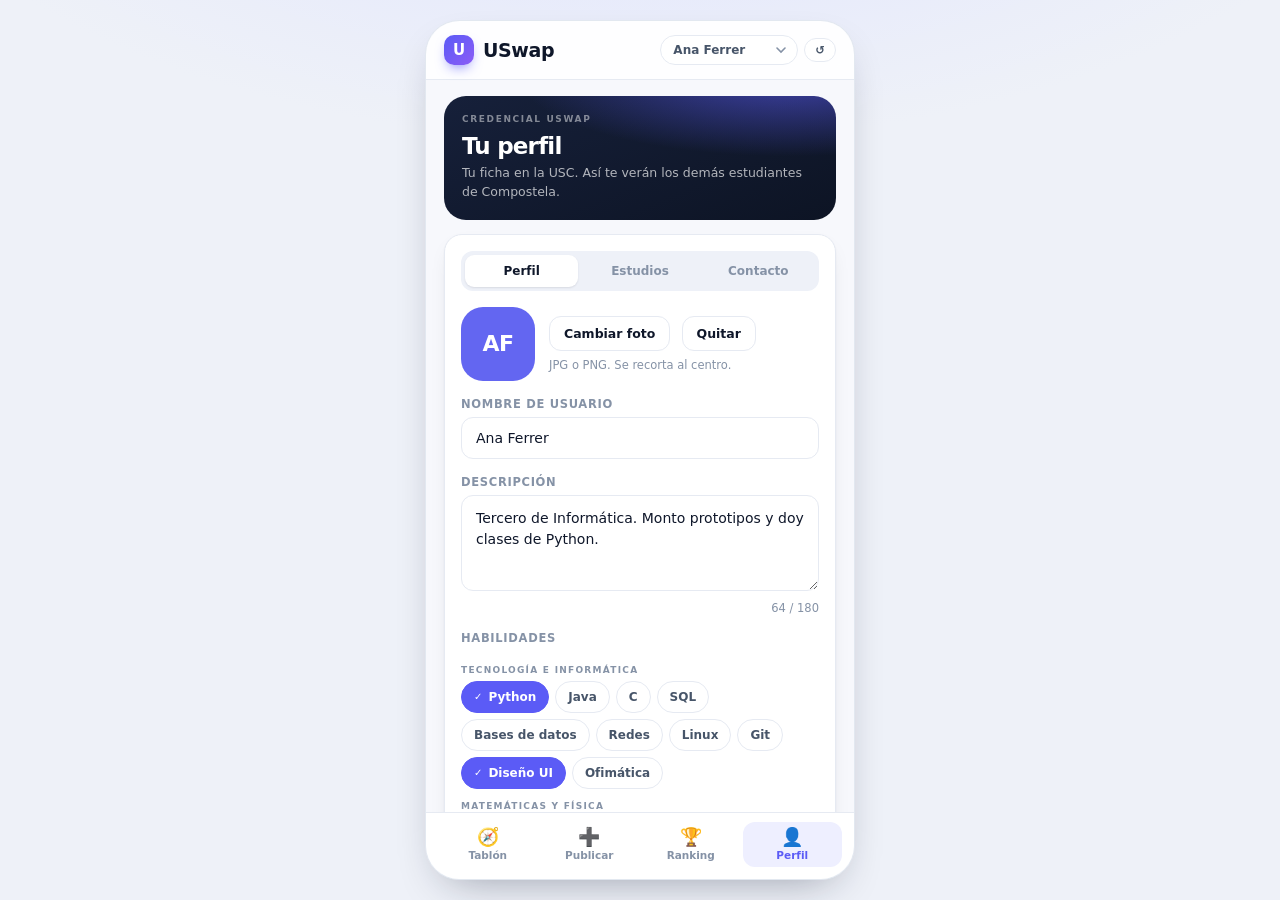
==== commit 1d4ac6a2: "perfil: habilidades por carrera y contexto USC" ====
--- a/editar-perfil.html
+++ b/editar-perfil.html
@@ -24,7 +24,7 @@
         </div>
         <h1 style="margin:9px 0 5px;font-size:23px;letter-spacing:-.8px;line-height:1.15">Tu perfil</h1>
         <p style="margin:0;font-size:12.5px;line-height:1.5;color:rgba(255,255,255,.68)">
-          Así te verán los demás cuando abran tu credencial.
+          Tu ficha en la USC. Así te verán los demás estudiantes de Compostela.
         </p>
       </section>
 
@@ -64,7 +64,7 @@
             <input class="input" id="nombre" required maxlength="40">
 
             <label class="label" for="bio">Descripción</label>
-            <textarea class="textarea" id="bio" maxlength="180" placeholder="Qué estudias, qué se te da bien, qué ofreces…"></textarea>
+            <textarea class="textarea" id="bio" maxlength="180" placeholder="Qué estudias en la USC, qué se te da bien, qué ofreces…"></textarea>
             <div class="usuario-detalle" id="contador-bio" style="margin-top:6px;text-align:right;font-variant-numeric:tabular-nums">0 / 180</div>
 
             <label class="label" for="habilidades">Habilidades</label>
@@ -78,8 +78,41 @@
 
           <!-- pestaña: estudios -->
           <div data-panel="estudios" hidden>
-            <label class="label" style="margin-top:0" for="carrera">Carrera</label>
-            <input class="input" id="carrera" maxlength="60" placeholder="Ej. Ingeniería Informática">
+            <label class="label" style="margin-top:0" for="carrera">Carrera en la USC</label>
+            <input class="input" id="carrera" maxlength="60" list="grados-usc" placeholder="Ej. Grao en Enxeñaría Informática">
+            <datalist id="grados-usc">
+              <option value="Grao en Enxeñaría Informática"></option>
+              <option value="Grao en Enxeñaría Química"></option>
+              <option value="Grao en Matemáticas"></option>
+              <option value="Grao en Física"></option>
+              <option value="Grao en Química"></option>
+              <option value="Grao en Bioloxía"></option>
+              <option value="Grao en Biotecnoloxía"></option>
+              <option value="Grao en Ciencia e Tecnoloxía dos Alimentos"></option>
+              <option value="Grao en Enoloxía"></option>
+              <option value="Grao en Medicina"></option>
+              <option value="Grao en Enfermaría"></option>
+              <option value="Grao en Farmacia"></option>
+              <option value="Grao en Odontoloxía"></option>
+              <option value="Grao en Veterinaria"></option>
+              <option value="Grao en Psicoloxía"></option>
+              <option value="Grao en Fisioterapia"></option>
+              <option value="Grao en Dereito"></option>
+              <option value="Grao en ADE"></option>
+              <option value="Grao en Economía"></option>
+              <option value="Grao en Belas Artes"></option>
+              <option value="Grao en Arquitectura"></option>
+              <option value="Grao en Filoloxía Galega"></option>
+              <option value="Grao en Filoloxía Inglesa"></option>
+              <option value="Grao en Historia"></option>
+              <option value="Grao en Xornalismo"></option>
+              <option value="Grao en Comunicación Audiovisual"></option>
+              <option value="Grao en Maxisterio"></option>
+              <option value="Grao en Turismo"></option>
+              <option value="Grao en Traballo Social"></option>
+              <option value="Máster en Enxeñaría Informática"></option>
+            </datalist>
+            <div class="usuario-detalle" style="margin-top:5px">Grados oficiales de la USC · Santiago de Compostela</div>
 
             <div class="fila" style="margin-top:16px">
               <div style="flex:1">
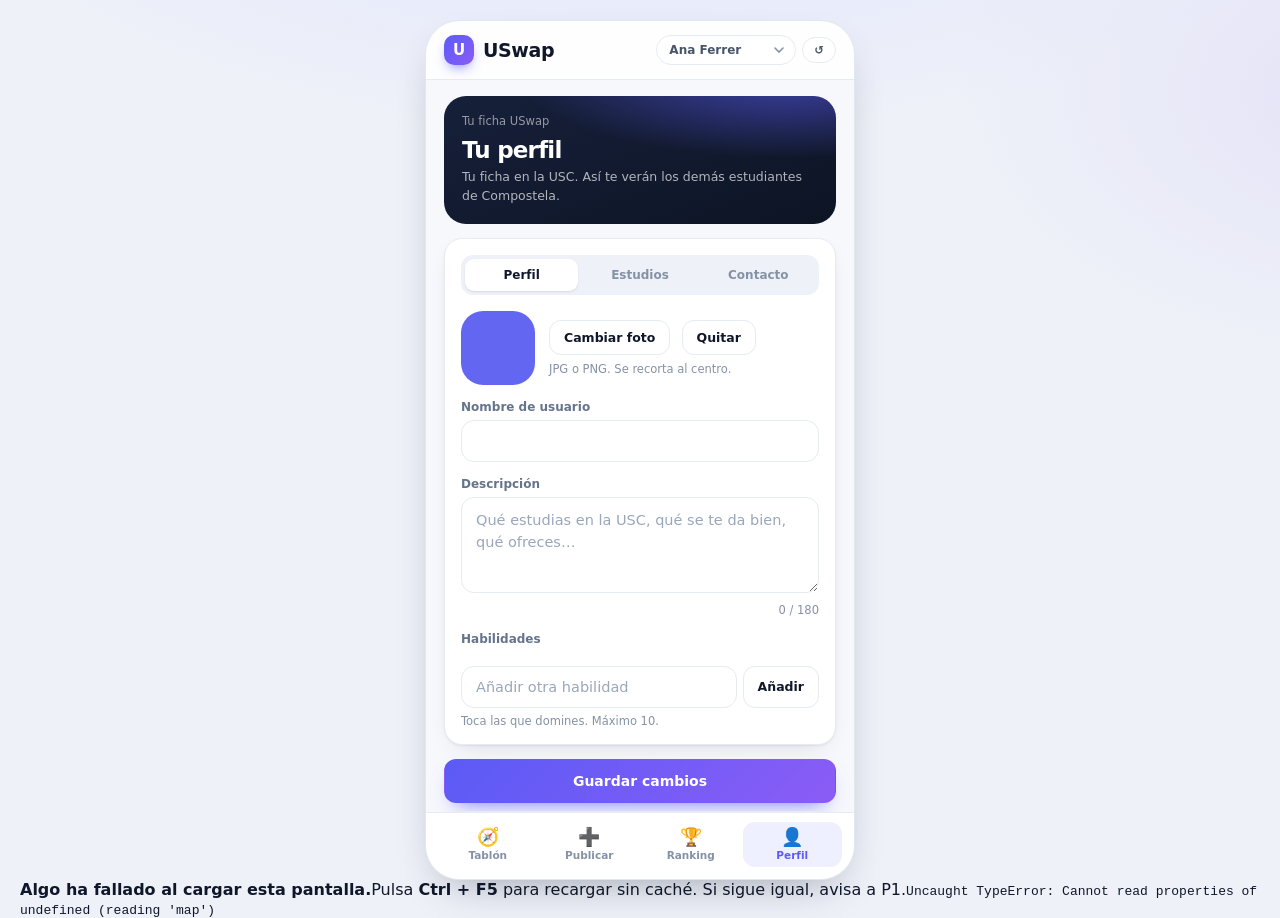
==== commit 0599eb66: "perfil: brillo que recorre la credencial y formulario sin micro-mayusculas" ====
--- a/editar-perfil.html
+++ b/editar-perfil.html
@@ -6,6 +6,20 @@
   <title>USwap · Editar perfil</title>
   <link rel="icon" href="img/logo.svg" type="image/svg+xml">
   <link rel="stylesheet" href="css/styles.css">
+  <style>
+    /* P4 · tipografía del formulario: sin micro-mayúsculas ni tracking */
+    #form-perfil .label {
+      text-transform: none;
+      letter-spacing: 0;
+      font-size: 12px;
+      font-weight: 650;
+      margin: 15px 0 6px;
+      color: #64748b;
+    }
+    #form-perfil .input,
+    #form-perfil .select,
+    #form-perfil .textarea { border-radius: 13px; font-size: 14.5px; }
+  </style>
 </head>
 <body>
   <!-- =====================================================================
@@ -19,8 +33,8 @@
       <section style="position:relative;border-radius:22px;padding:18px;color:#fff;margin-bottom:14px;
                       background:radial-gradient(120% 115% at 88% -18%, rgba(91,91,246,.62) 0%, rgba(91,91,246,0) 58%),
                                  linear-gradient(158deg,#16203a 0%,#0d1424 100%)">
-        <div style="font-size:9px;font-weight:700;letter-spacing:.18em;text-transform:uppercase;color:rgba(255,255,255,.48)">
-          Credencial USwap
+        <div style="font-size:11.5px;color:rgba(255,255,255,.55)">
+          Tu ficha USwap
         </div>
         <h1 style="margin:9px 0 5px;font-size:23px;letter-spacing:-.8px;line-height:1.15">Tu perfil</h1>
         <p style="margin:0;font-size:12.5px;line-height:1.5;color:rgba(255,255,255,.68)">
--- a/css/styles.css
+++ b/css/styles.css
@@ -3,29 +3,44 @@
    --------------------------------------------------------------------------
    NINGUNA otra persona edita este archivo. Si necesitas un estilo nuevo,
    pídeselo a P1. Aquí están los tokens de diseño y los componentes comunes.
+
+   Tema claro: todo el color sale ahora de los tokens de :root. Las peticiones
+   del tablón son la excepción: van en tarjeta negra para que destaquen sobre
+   el fondo claro. El resto de superficies son blancas.
    ========================================================================== */
 
 :root {
+  color-scheme: light;
+
   --fondo: #eef1f8;
   --tarjeta: #ffffff;
+  --tarjeta-2: #f7f8fc;
   --tinta: #0f172a;
   --tinta-suave: #475569;
   --muted: #8592a6;
   --borde: #e6eaf2;
+  --borde-fuerte: #d8dfee;
+
   --primario: #5b5bf6;
   --primario-oscuro: #4343d6;
   --primario-suave: #eeefff;
   --acento: #8b5cf6;
+
   --verde: #16a34a;
   --verde-suave: #e7f8ee;
   --ambar: #d97706;
   --ambar-suave: #fef4e2;
   --rojo: #dc2626;
   --rojo-suave: #fdecec;
+
   --radio: 18px;
   --radio-sm: 12px;
+
   --sombra: 0 1px 2px rgba(15, 23, 42, .05), 0 8px 24px -14px rgba(15, 23, 42, .25);
   --sombra-alta: 0 18px 45px -22px rgba(15, 23, 42, .45);
+  --brillo: 0 10px 28px -16px rgba(91, 91, 246, .55);
+  --anillo: 0 0 0 4px var(--primario-suave);
+
   --fuente: "Segoe UI", system-ui, -apple-system, Roboto, sans-serif;
 }
 
@@ -39,21 +54,25 @@
   color: var(--tinta);
   background: var(--fondo);
   -webkit-font-smoothing: antialiased;
+  text-rendering: optimizeLegibility;
 }
 
 body {
   background:
     radial-gradient(1100px 520px at 50% -220px, #dfe3ff 0%, rgba(223, 227, 255, 0) 70%),
+    radial-gradient(700px 420px at 110% 10%, rgba(139, 92, 246, .10) 0%, rgba(139, 92, 246, 0) 65%),
     var(--fondo);
   overflow: hidden;
 }
+
+::selection { background: rgba(91, 91, 246, .22); color: #0f172a; }
 
 /* ---------------------------------------------------------------- estructura */
 .app {
   width: 100%;
   height: 100vh;
   margin: 0 auto;
-  background: #f7f8fc;
+  background: var(--tarjeta-2);
   display: flex;
   flex-direction: column;
   overflow: hidden;
@@ -66,7 +85,13 @@
   overflow-x: hidden;
   padding: 16px 18px 28px;
   overscroll-behavior: contain;
-}
+  scroll-behavior: smooth;
+  scrollbar-width: thin;
+  scrollbar-color: #cfd6e6 transparent;
+}
+.contenido::-webkit-scrollbar { width: 8px; }
+.contenido::-webkit-scrollbar-thumb { background: #d8dfee; border-radius: 99px; }
+.contenido::-webkit-scrollbar-track { background: transparent; }
 
 @media (min-width: 720px) {
   body { display: grid; place-items: center; padding: 20px; }
@@ -133,13 +158,24 @@
   background-repeat: no-repeat;
   background-position: right 11px center;
   cursor: pointer;
-}
+  transition: border-color .15s, background .15s;
+}
+.selector-yo:hover { border-color: #cfd6e6; }
 
 .topbar-derecha { display: flex; align-items: center; gap: 6px; }
 
 /* --------------------------------------------------------------------- hero */
 .hero { padding: 6px 2px 14px; }
-.hero h1 { margin: 0 0 4px; font-size: 23px; letter-spacing: -.6px; line-height: 1.2; }
+.hero h1 {
+  margin: 0 0 4px;
+  font-size: 23px;
+  letter-spacing: -.7px;
+  line-height: 1.2;
+  background: linear-gradient(120deg, #0f172a 5%, var(--primario-oscuro) 60%, #7c3aed 95%);
+  -webkit-background-clip: text;
+  background-clip: text;
+  color: transparent;
+}
 .hero p { margin: 0; color: var(--muted); font-size: 13.5px; line-height: 1.45; }
 
 /* -------------------------------------------------------------------- inputs */
@@ -153,12 +189,14 @@
   font-family: var(--fuente);
   color: var(--tinta);
   outline: none;
-  transition: border-color .15s, box-shadow .15s;
-}
+  transition: border-color .15s, box-shadow .15s, background .15s;
+}
+.input::placeholder, .textarea::placeholder { color: #9aa6ba; }
+.input:hover, .textarea:hover, .select:hover { border-color: #cfd6e6; }
 
 .input:focus, .textarea:focus, .select:focus {
   border-color: var(--primario);
-  box-shadow: 0 0 0 4px var(--primario-suave);
+  box-shadow: var(--anillo);
 }
 
 .textarea { min-height: 96px; resize: vertical; line-height: 1.5; }
@@ -180,6 +218,7 @@
   overflow-x: auto;
   padding: 4px 2px 8px;
   scrollbar-width: none;
+  scroll-snap-type: x proximity;
 }
 .chips::-webkit-scrollbar { display: none; }
 
@@ -189,41 +228,65 @@
   background: #fff;
   color: var(--tinta-suave);
   border-radius: 999px;
-  padding: 7px 13px;
+  padding: 8px 14px;
   font-size: 12.5px;
   font-weight: 600;
   font-family: var(--fuente);
   cursor: pointer;
-  transition: all .15s;
+  transition: transform .12s, border-color .15s, background .15s, color .15s, box-shadow .15s;
   white-space: nowrap;
-}
-.chip:hover { border-color: #cfd6e6; }
+  scroll-snap-align: start;
+}
+.chip:hover { border-color: #cfd6e6; color: var(--tinta); }
+.chip:active { transform: scale(.95); }
 .chip.activo {
-  background: var(--primario);
-  border-color: var(--primario);
+  background: linear-gradient(135deg, var(--primario), var(--acento));
+  border-color: transparent;
   color: #fff;
   box-shadow: 0 6px 14px -8px var(--primario);
 }
-.chip-mini { padding: 4px 10px; font-size: 11.5px; }
+.chip-mini { padding: 5px 11px; font-size: 11.5px; }
 
 /* ------------------------------------------------------------------ tarjetas */
 .lista { display: flex; flex-direction: column; gap: 11px; }
 
 .card {
-  background: var(--tarjeta);
-  border: 1px solid var(--borde);
+  background: linear-gradient(180deg, #131c2e 0%, #0f172a 100%);
+  border: 1px solid #1e293b;
   border-radius: var(--radio);
   padding: 15px;
-  box-shadow: var(--sombra);
+  box-shadow: 0 1px 2px rgba(15, 23, 42, .18), 0 18px 34px -24px rgba(15, 23, 42, .55);
   text-decoration: none;
-  color: inherit;
+  color: #e9eefb;
   display: block;
-  transition: transform .14s, box-shadow .14s, border-color .14s;
-}
-.card:hover { transform: translateY(-1px); box-shadow: var(--sombra-alta); border-color: #d8dfee; }
+  transition: transform .16s, box-shadow .16s, border-color .16s;
+  animation: tarjeta-entra .34s cubic-bezier(.2, .7, .3, 1) both;
+}
+.card:hover {
+  transform: translateY(-2px);
+  box-shadow: 0 26px 46px -26px rgba(15, 23, 42, .65);
+  border-color: #3b4a6b;
+}
+.card:active { transform: scale(.994); }
+
+/* entrada escalonada de las tarjetas (retardo corto para no estorbar
+   cuando la lista se repinta al escribir en el buscador) */
+.card:nth-child(1) { animation-delay: 0s; }
+.card:nth-child(2) { animation-delay: .03s; }
+.card:nth-child(3) { animation-delay: .06s; }
+.card:nth-child(4) { animation-delay: .09s; }
+.card:nth-child(5) { animation-delay: .12s; }
+.card:nth-child(6) { animation-delay: .15s; }
+.card:nth-child(7) { animation-delay: .18s; }
+.card:nth-child(n+8) { animation-delay: .21s; }
+
+@keyframes tarjeta-entra {
+  from { opacity: 0; transform: translateY(6px); }
+  to { opacity: 1; transform: none; }
+}
 
 .card-fila { display: flex; align-items: center; gap: 10px; }
-.card-titulo { margin: 9px 0 5px; font-size: 15.5px; font-weight: 700; letter-spacing: -.2px; line-height: 1.3; }
+.card-titulo { margin: 9px 0 5px; font-size: 15.5px; font-weight: 700; letter-spacing: -.2px; line-height: 1.3; color: var(--tinta); }
 .card-texto { margin: 0; color: var(--tinta-suave); font-size: 13px; line-height: 1.5; }
 
 .card-pie {
@@ -232,6 +295,18 @@
   display: flex; align-items: center; justify-content: space-between; gap: 8px;
   font-size: 12px; color: var(--muted);
 }
+
+/* textos y badges dentro de la petición (tarjeta negra) */
+.card .card-titulo { color: #f3f6ff; }
+.card .card-texto { color: #b6c0d6; }
+.card .card-pie { color: #97a3bb; border-top-color: rgba(255, 255, 255, .12); }
+.card .usuario-nombre { color: #eef2fb; }
+.card .usuario-detalle { color: #93a0b8; }
+.card .badge { background: rgba(255, 255, 255, .10); color: #cfd8ea; }
+.card .badge-azul { background: rgba(123, 123, 255, .22); color: #c7c7ff; }
+.card .badge-ambar { background: rgba(251, 191, 36, .16); color: #fbbf24; }
+.card .badge-verde { background: rgba(61, 220, 151, .14); color: #4ade80; }
+.card .badge-rojo { background: rgba(255, 122, 122, .14); color: #ff9c9c; }
 
 .cambio {
   display: flex; gap: 7px; align-items: flex-start;
@@ -251,6 +326,7 @@
   display: grid; place-items: center;
   color: #fff; font-weight: 700; font-size: 13px;
   letter-spacing: .02em;
+  box-shadow: inset 0 0 0 1px rgba(255, 255, 255, .18);
 }
 .avatar.grande { width: 62px; height: 62px; border-radius: 20px; font-size: 21px; }
 .avatar.pequeno { width: 28px; height: 28px; border-radius: 9px; font-size: 10.5px; }
@@ -281,7 +357,7 @@
   padding: 13px 16px;
   font-size: 14px; font-weight: 700; font-family: var(--fuente);
   text-decoration: none; cursor: pointer;
-  transition: transform .12s, filter .15s, background .15s;
+  transition: transform .12s, filter .15s, background .15s, border-color .15s;
 }
 .btn:active { transform: scale(.985); }
 .btn-primario {
@@ -291,7 +367,7 @@
 }
 .btn-primario:hover { filter: brightness(1.05); }
 .btn-secundario { background: #fff; border-color: var(--borde); color: var(--tinta); }
-.btn-secundario:hover { background: #f8fafc; }
+.btn-secundario:hover { background: #f8fafc; border-color: #cfd6e6; }
 .btn-whatsapp { background: #25d366; color: #06331c; }
 .btn-instagram { background: #fff; border-color: #f0c6df; color: #c1298a; }
 .btn-sm { width: auto; padding: 9px 14px; font-size: 12.5px; }
@@ -333,15 +409,11 @@
 .rank-puntos small { display: block; font-size: 10px; font-weight: 600; color: var(--muted); letter-spacing: 0; }
 
 .tier { display: inline-flex; align-items: center; gap: 5px; font-size: 11px; font-weight: 700; }
-.tier-hierro { color: #6b7280; }
 .tier-bronce { color: #b45309; }
 .tier-plata { color: #64748b; }
 .tier-oro { color: #ca8a04; }
-.tier-platino { color: #0f766e; }
-.tier-diamante { color: #2563eb; }
-.tier-ascendente { color: #16a34a; }
-.tier-inmortal { color: #7c3aed; }
-.tier-radiante { color: #e11d48; }
+.tier-elite { color: #7c3aed; }
+.tier-observacion { color: var(--rojo); }
 
 /* --------------------------------------------------------------------- nav */
 .bottomnav {
@@ -362,10 +434,11 @@
   text-decoration: none;
   color: var(--muted);
   font-size: 10.5px; font-weight: 650;
-  transition: background .15s, color .15s;
+  transition: background .15s, color .15s, transform .12s;
 }
 .nav-item .icono { font-size: 18px; line-height: 1; }
-.nav-item:hover { background: #f4f6fb; }
+.nav-item:hover { background: #f4f6fb; color: var(--tinta-suave); }
+.nav-item:active { transform: scale(.94); }
 .nav-item.activo { color: var(--primario); background: var(--primario-suave); }
 
 /* ------------------------------------------------------------------- varios */
@@ -380,6 +453,7 @@
   text-align: center; padding: 34px 18px;
   background: #fff; border: 1px dashed #d8dfee; border-radius: var(--radio);
   color: var(--muted); font-size: 13px;
+  animation: tarjeta-entra .3s ease both;
 }
 .vacio strong { display: block; color: var(--tinta); font-size: 14.5px; margin-bottom: 4px; }
 
@@ -398,23 +472,6 @@
 
 .oculto { display: none !important; }
 
-/* aviso de error de JavaScript: nunca dejar la página en blanco */
-.error-js {
-  display: none;
-  position: fixed;
-  top: 0; left: 0; right: 0;
-  z-index: 200;
-  background: #7f1d1d;
-  color: #fff;
-  padding: 12px 16px;
-  font-size: 12.5px;
-  line-height: 1.45;
-  box-shadow: 0 10px 30px -12px rgba(0, 0, 0, .6);
-}
-.error-js b { display: block; font-size: 13.5px; margin-bottom: 2px; }
-.error-js span { display: block; color: rgba(255, 255, 255, .88); }
-.error-js code { display: block; margin-top: 6px; font-size: 11px; color: rgba(255, 255, 255, .7); word-break: break-word; }
-
 /* ------------------------------------------------------------------ detalles */
 .detalle-cabecera { display: flex; gap: 12px; align-items: flex-start; }
 .detalle-titulo { margin: 0 0 6px; font-size: 20px; line-height: 1.25; letter-spacing: -.5px; }
@@ -426,19 +483,8 @@
 .bloque + .bloque, .bloque + .seccion-titulo { margin-top: 12px; }
 .divisor { height: 1px; background: var(--borde); margin: 14px 0; }
 
-/* ------------------------------------------------------- acuerdo / trato */
-.acuerdo {
-  border-color: #cdeedd;
-  background: linear-gradient(180deg, #f6fdf9 0%, #ffffff 70%);
-}
-.acuerdo-cabecera { display: flex; align-items: center; gap: 6px; flex-wrap: wrap; }
-.acuerdo-cabecera .badge { margin-left: auto; }
-.acuerdo-titulo { font-size: 15px; font-weight: 750; letter-spacing: -.2px; }
-.acuerdo-texto { margin: 4px 0 12px; font-size: 12.5px; color: var(--tinta-suave); line-height: 1.55; }
-.acuerdo .btn + .btn { margin-top: 8px; }
-
 .barra-progreso { height: 7px; border-radius: 99px; background: #eef1f8; overflow: hidden; }
-.barra-progreso > div { height: 100%; border-radius: 99px; background: linear-gradient(90deg, var(--primario), var(--acento)); }
+.barra-progreso > div { height: 100%; border-radius: 99px; background: linear-gradient(90deg, var(--primario), var(--acento)); transition: width .4s ease; }
 
 .estrellas-selector { display: flex; gap: 6px; }
 .estrella-btn {
@@ -460,3 +506,42 @@
 }
 .recompensa-texto { font-size: 12.5px; color: var(--tinta-suave); line-height: 1.45; }
 .recompensa-texto b { display: block; color: var(--tinta); font-size: 13px; margin-bottom: 2px; }
+
+/* --------------------------------------------------------------- volver arriba */
+.arriba {
+  position: absolute;
+  right: 16px;
+  bottom: 84px;
+  width: 44px; height: 44px;
+  border: none; border-radius: 50%;
+  background: linear-gradient(135deg, var(--primario), var(--acento));
+  color: #fff;
+  display: grid; place-items: center;
+  font-size: 18px; font-weight: 700;
+  cursor: pointer;
+  box-shadow: 0 14px 30px -12px rgba(91, 91, 246, .95);
+  z-index: 35;
+  opacity: 0;
+  transform: translateY(10px) scale(.9);
+  pointer-events: none;
+  transition: opacity .2s, transform .2s, filter .15s;
+}
+.arriba.visible { opacity: 1; transform: none; pointer-events: auto; }
+.arriba:hover { filter: brightness(1.06); }
+.arriba:active { transform: scale(.94); }
+
+/* ------------------------------------------------------------- accesibilidad */
+:focus-visible {
+  outline: 2px solid var(--primario);
+  outline-offset: 2px;
+  border-radius: 8px;
+}
+
+@media (prefers-reduced-motion: reduce) {
+  *, *::before, *::after {
+    animation-duration: .001ms !important;
+    animation-delay: 0s !important;
+    transition-duration: .001ms !important;
+    scroll-behavior: auto !important;
+  }
+}
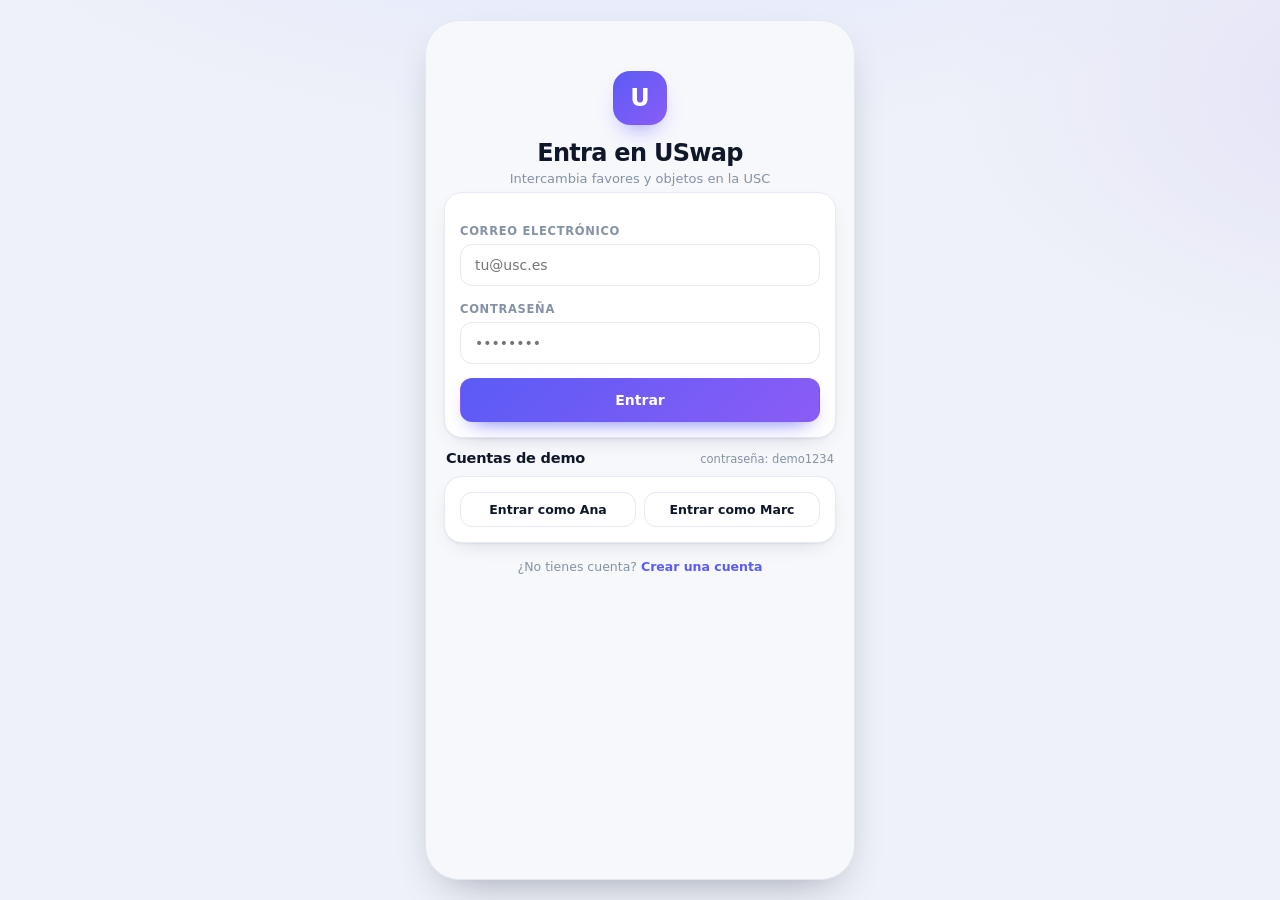
==== commit 622d526f: "datos: fuera la peticion de arreglar portatiles y el resto de ofertas" ====
--- a/editar-perfil.html
+++ b/editar-perfil.html
@@ -78,7 +78,7 @@
             <input class="input" id="nombre" required maxlength="40">
 
             <label class="label" for="bio">Descripción</label>
-            <textarea class="textarea" id="bio" maxlength="180" placeholder="Qué estudias en la USC, qué se te da bien, qué ofreces…"></textarea>
+            <textarea class="textarea" id="bio" maxlength="180" placeholder="Qué estudias en la USC, qué se te da bien y qué necesitas…"></textarea>
             <div class="usuario-detalle" id="contador-bio" style="margin-top:6px;text-align:right;font-variant-numeric:tabular-nums">0 / 180</div>
 
             <label class="label" for="habilidades">Habilidades</label>
--- a/css/styles.css
+++ b/css/styles.css
@@ -1,46 +1,31 @@
 /* ==========================================================================
-   USwap — ESTILOS GLOBALES            Propietario: P1 (Daniel)
+   USwap ÔÇö ESTILOS GLOBALES            Propietario: P1 (Daniel)
    --------------------------------------------------------------------------
    NINGUNA otra persona edita este archivo. Si necesitas un estilo nuevo,
-   pídeselo a P1. Aquí están los tokens de diseño y los componentes comunes.
-
-   Tema claro: todo el color sale ahora de los tokens de :root. Las peticiones
-   del tablón son la excepción: van en tarjeta negra para que destaquen sobre
-   el fondo claro. El resto de superficies son blancas.
+   p├¡deselo a P1. Aqu├¡ est├ín los tokens de dise├▒o y los componentes comunes.
    ========================================================================== */
 
 :root {
-  color-scheme: light;
-
   --fondo: #eef1f8;
   --tarjeta: #ffffff;
-  --tarjeta-2: #f7f8fc;
   --tinta: #0f172a;
   --tinta-suave: #475569;
   --muted: #8592a6;
   --borde: #e6eaf2;
-  --borde-fuerte: #d8dfee;
-
   --primario: #5b5bf6;
   --primario-oscuro: #4343d6;
   --primario-suave: #eeefff;
   --acento: #8b5cf6;
-
   --verde: #16a34a;
   --verde-suave: #e7f8ee;
   --ambar: #d97706;
   --ambar-suave: #fef4e2;
   --rojo: #dc2626;
   --rojo-suave: #fdecec;
-
   --radio: 18px;
   --radio-sm: 12px;
-
   --sombra: 0 1px 2px rgba(15, 23, 42, .05), 0 8px 24px -14px rgba(15, 23, 42, .25);
   --sombra-alta: 0 18px 45px -22px rgba(15, 23, 42, .45);
-  --brillo: 0 10px 28px -16px rgba(91, 91, 246, .55);
-  --anillo: 0 0 0 4px var(--primario-suave);
-
   --fuente: "Segoe UI", system-ui, -apple-system, Roboto, sans-serif;
 }
 
@@ -54,25 +39,21 @@
   color: var(--tinta);
   background: var(--fondo);
   -webkit-font-smoothing: antialiased;
-  text-rendering: optimizeLegibility;
 }
 
 body {
   background:
     radial-gradient(1100px 520px at 50% -220px, #dfe3ff 0%, rgba(223, 227, 255, 0) 70%),
-    radial-gradient(700px 420px at 110% 10%, rgba(139, 92, 246, .10) 0%, rgba(139, 92, 246, 0) 65%),
     var(--fondo);
   overflow: hidden;
 }
-
-::selection { background: rgba(91, 91, 246, .22); color: #0f172a; }
 
 /* ---------------------------------------------------------------- estructura */
 .app {
   width: 100%;
   height: 100vh;
   margin: 0 auto;
-  background: var(--tarjeta-2);
+  background: #f7f8fc;
   display: flex;
   flex-direction: column;
   overflow: hidden;
@@ -85,13 +66,7 @@
   overflow-x: hidden;
   padding: 16px 18px 28px;
   overscroll-behavior: contain;
-  scroll-behavior: smooth;
-  scrollbar-width: thin;
-  scrollbar-color: #cfd6e6 transparent;
-}
-.contenido::-webkit-scrollbar { width: 8px; }
-.contenido::-webkit-scrollbar-thumb { background: #d8dfee; border-radius: 99px; }
-.contenido::-webkit-scrollbar-track { background: transparent; }
+}
 
 @media (min-width: 720px) {
   body { display: grid; place-items: center; padding: 20px; }
@@ -158,24 +133,13 @@
   background-repeat: no-repeat;
   background-position: right 11px center;
   cursor: pointer;
-  transition: border-color .15s, background .15s;
-}
-.selector-yo:hover { border-color: #cfd6e6; }
+}
 
 .topbar-derecha { display: flex; align-items: center; gap: 6px; }
 
 /* --------------------------------------------------------------------- hero */
 .hero { padding: 6px 2px 14px; }
-.hero h1 {
-  margin: 0 0 4px;
-  font-size: 23px;
-  letter-spacing: -.7px;
-  line-height: 1.2;
-  background: linear-gradient(120deg, #0f172a 5%, var(--primario-oscuro) 60%, #7c3aed 95%);
-  -webkit-background-clip: text;
-  background-clip: text;
-  color: transparent;
-}
+.hero h1 { margin: 0 0 4px; font-size: 23px; letter-spacing: -.6px; line-height: 1.2; }
 .hero p { margin: 0; color: var(--muted); font-size: 13.5px; line-height: 1.45; }
 
 /* -------------------------------------------------------------------- inputs */
@@ -189,14 +153,12 @@
   font-family: var(--fuente);
   color: var(--tinta);
   outline: none;
-  transition: border-color .15s, box-shadow .15s, background .15s;
-}
-.input::placeholder, .textarea::placeholder { color: #9aa6ba; }
-.input:hover, .textarea:hover, .select:hover { border-color: #cfd6e6; }
+  transition: border-color .15s, box-shadow .15s;
+}
 
 .input:focus, .textarea:focus, .select:focus {
   border-color: var(--primario);
-  box-shadow: var(--anillo);
+  box-shadow: 0 0 0 4px var(--primario-suave);
 }
 
 .textarea { min-height: 96px; resize: vertical; line-height: 1.5; }
@@ -218,7 +180,6 @@
   overflow-x: auto;
   padding: 4px 2px 8px;
   scrollbar-width: none;
-  scroll-snap-type: x proximity;
 }
 .chips::-webkit-scrollbar { display: none; }
 
@@ -228,65 +189,41 @@
   background: #fff;
   color: var(--tinta-suave);
   border-radius: 999px;
-  padding: 8px 14px;
+  padding: 7px 13px;
   font-size: 12.5px;
   font-weight: 600;
   font-family: var(--fuente);
   cursor: pointer;
-  transition: transform .12s, border-color .15s, background .15s, color .15s, box-shadow .15s;
+  transition: all .15s;
   white-space: nowrap;
-  scroll-snap-align: start;
-}
-.chip:hover { border-color: #cfd6e6; color: var(--tinta); }
-.chip:active { transform: scale(.95); }
+}
+.chip:hover { border-color: #cfd6e6; }
 .chip.activo {
-  background: linear-gradient(135deg, var(--primario), var(--acento));
-  border-color: transparent;
+  background: var(--primario);
+  border-color: var(--primario);
   color: #fff;
   box-shadow: 0 6px 14px -8px var(--primario);
 }
-.chip-mini { padding: 5px 11px; font-size: 11.5px; }
+.chip-mini { padding: 4px 10px; font-size: 11.5px; }
 
 /* ------------------------------------------------------------------ tarjetas */
 .lista { display: flex; flex-direction: column; gap: 11px; }
 
 .card {
-  background: linear-gradient(180deg, #131c2e 0%, #0f172a 100%);
-  border: 1px solid #1e293b;
+  background: var(--tarjeta);
+  border: 1px solid var(--borde);
   border-radius: var(--radio);
   padding: 15px;
-  box-shadow: 0 1px 2px rgba(15, 23, 42, .18), 0 18px 34px -24px rgba(15, 23, 42, .55);
+  box-shadow: var(--sombra);
   text-decoration: none;
-  color: #e9eefb;
+  color: inherit;
   display: block;
-  transition: transform .16s, box-shadow .16s, border-color .16s;
-  animation: tarjeta-entra .34s cubic-bezier(.2, .7, .3, 1) both;
-}
-.card:hover {
-  transform: translateY(-2px);
-  box-shadow: 0 26px 46px -26px rgba(15, 23, 42, .65);
-  border-color: #3b4a6b;
-}
-.card:active { transform: scale(.994); }
-
-/* entrada escalonada de las tarjetas (retardo corto para no estorbar
-   cuando la lista se repinta al escribir en el buscador) */
-.card:nth-child(1) { animation-delay: 0s; }
-.card:nth-child(2) { animation-delay: .03s; }
-.card:nth-child(3) { animation-delay: .06s; }
-.card:nth-child(4) { animation-delay: .09s; }
-.card:nth-child(5) { animation-delay: .12s; }
-.card:nth-child(6) { animation-delay: .15s; }
-.card:nth-child(7) { animation-delay: .18s; }
-.card:nth-child(n+8) { animation-delay: .21s; }
-
-@keyframes tarjeta-entra {
-  from { opacity: 0; transform: translateY(6px); }
-  to { opacity: 1; transform: none; }
-}
+  transition: transform .14s, box-shadow .14s, border-color .14s;
+}
+.card:hover { transform: translateY(-1px); box-shadow: var(--sombra-alta); border-color: #d8dfee; }
 
 .card-fila { display: flex; align-items: center; gap: 10px; }
-.card-titulo { margin: 9px 0 5px; font-size: 15.5px; font-weight: 700; letter-spacing: -.2px; line-height: 1.3; color: var(--tinta); }
+.card-titulo { margin: 9px 0 5px; font-size: 15.5px; font-weight: 700; letter-spacing: -.2px; line-height: 1.3; }
 .card-texto { margin: 0; color: var(--tinta-suave); font-size: 13px; line-height: 1.5; }
 
 .card-pie {
@@ -295,18 +232,6 @@
   display: flex; align-items: center; justify-content: space-between; gap: 8px;
   font-size: 12px; color: var(--muted);
 }
-
-/* textos y badges dentro de la petición (tarjeta negra) */
-.card .card-titulo { color: #f3f6ff; }
-.card .card-texto { color: #b6c0d6; }
-.card .card-pie { color: #97a3bb; border-top-color: rgba(255, 255, 255, .12); }
-.card .usuario-nombre { color: #eef2fb; }
-.card .usuario-detalle { color: #93a0b8; }
-.card .badge { background: rgba(255, 255, 255, .10); color: #cfd8ea; }
-.card .badge-azul { background: rgba(123, 123, 255, .22); color: #c7c7ff; }
-.card .badge-ambar { background: rgba(251, 191, 36, .16); color: #fbbf24; }
-.card .badge-verde { background: rgba(61, 220, 151, .14); color: #4ade80; }
-.card .badge-rojo { background: rgba(255, 122, 122, .14); color: #ff9c9c; }
 
 .cambio {
   display: flex; gap: 7px; align-items: flex-start;
@@ -326,10 +251,21 @@
   display: grid; place-items: center;
   color: #fff; font-weight: 700; font-size: 13px;
   letter-spacing: .02em;
-  box-shadow: inset 0 0 0 1px rgba(255, 255, 255, .18);
 }
 .avatar.grande { width: 62px; height: 62px; border-radius: 20px; font-size: 21px; }
 .avatar.pequeno { width: 28px; height: 28px; border-radius: 9px; font-size: 10.5px; }
+
+/* avatar clicable: lleva al perfil con sus valoraciones */
+.avatar-enlace {
+  display: inline-flex;
+  flex: 0 0 auto;
+  border-radius: 20px;
+  text-decoration: none;
+  transition: transform .12s, box-shadow .12s;
+}
+.avatar-enlace:hover { transform: translateY(-1px); box-shadow: 0 12px 22px -14px rgba(15, 23, 42, .65); }
+.avatar-enlace:active { transform: scale(.97); }
+.avatar-enlace:focus-visible { outline: 3px solid var(--primario-suave); }
 
 .usuario-linea { display: flex; flex-direction: column; gap: 1px; min-width: 0; }
 .usuario-nombre { font-size: 13px; font-weight: 650; }
@@ -357,7 +293,7 @@
   padding: 13px 16px;
   font-size: 14px; font-weight: 700; font-family: var(--fuente);
   text-decoration: none; cursor: pointer;
-  transition: transform .12s, filter .15s, background .15s, border-color .15s;
+  transition: transform .12s, filter .15s, background .15s;
 }
 .btn:active { transform: scale(.985); }
 .btn-primario {
@@ -367,7 +303,7 @@
 }
 .btn-primario:hover { filter: brightness(1.05); }
 .btn-secundario { background: #fff; border-color: var(--borde); color: var(--tinta); }
-.btn-secundario:hover { background: #f8fafc; border-color: #cfd6e6; }
+.btn-secundario:hover { background: #f8fafc; }
 .btn-whatsapp { background: #25d366; color: #06331c; }
 .btn-instagram { background: #fff; border-color: #f0c6df; color: #c1298a; }
 .btn-sm { width: auto; padding: 9px 14px; font-size: 12.5px; }
@@ -409,11 +345,15 @@
 .rank-puntos small { display: block; font-size: 10px; font-weight: 600; color: var(--muted); letter-spacing: 0; }
 
 .tier { display: inline-flex; align-items: center; gap: 5px; font-size: 11px; font-weight: 700; }
+.tier-hierro { color: #6b7280; }
 .tier-bronce { color: #b45309; }
 .tier-plata { color: #64748b; }
 .tier-oro { color: #ca8a04; }
-.tier-elite { color: #7c3aed; }
-.tier-observacion { color: var(--rojo); }
+.tier-platino { color: #0f766e; }
+.tier-diamante { color: #2563eb; }
+.tier-ascendente { color: #16a34a; }
+.tier-inmortal { color: #7c3aed; }
+.tier-radiante { color: #e11d48; }
 
 /* --------------------------------------------------------------------- nav */
 .bottomnav {
@@ -434,11 +374,10 @@
   text-decoration: none;
   color: var(--muted);
   font-size: 10.5px; font-weight: 650;
-  transition: background .15s, color .15s, transform .12s;
+  transition: background .15s, color .15s;
 }
 .nav-item .icono { font-size: 18px; line-height: 1; }
-.nav-item:hover { background: #f4f6fb; color: var(--tinta-suave); }
-.nav-item:active { transform: scale(.94); }
+.nav-item:hover { background: #f4f6fb; }
 .nav-item.activo { color: var(--primario); background: var(--primario-suave); }
 
 /* ------------------------------------------------------------------- varios */
@@ -453,7 +392,6 @@
   text-align: center; padding: 34px 18px;
   background: #fff; border: 1px dashed #d8dfee; border-radius: var(--radio);
   color: var(--muted); font-size: 13px;
-  animation: tarjeta-entra .3s ease both;
 }
 .vacio strong { display: block; color: var(--tinta); font-size: 14.5px; margin-bottom: 4px; }
 
@@ -472,6 +410,47 @@
 
 .oculto { display: none !important; }
 
+/* --------------------------------------------------------------- acceso */
+.auth-hero { text-align: center; padding: 16px 0 6px; }
+.auth-hero .marca-punto {
+  width: 54px; height: 54px; border-radius: 17px; font-size: 24px;
+  margin: 0 auto 14px; box-shadow: 0 12px 26px -14px var(--primario);
+}
+.auth-hero h1 { margin: 0 0 4px; font-size: 24px; letter-spacing: -.7px; }
+.auth-hero p { margin: 0; color: var(--muted); font-size: 13px; }
+
+.aviso {
+  margin-top: 8px; padding: 9px 12px;
+  background: #eef2ff; border: 1px solid #dbe2ff; color: #3730a3;
+  border-radius: 10px; font-size: 12px; line-height: 1.45;
+}
+.aviso code { font-weight: 800; letter-spacing: .08em; }
+
+.verificado { color: var(--verde); font-weight: 700; font-size: 11.5px; }
+.contacto-linea { display: flex; gap: 8px; align-items: center; }
+.contacto-linea .input { flex: 1; }
+.contacto-estado { display: flex; align-items: center; justify-content: space-between; gap: 8px; margin-top: 8px; }
+
+.auth-pie { text-align: center; margin-top: 16px; font-size: 12.5px; color: var(--muted); }
+.auth-pie a { color: var(--primario); font-weight: 700; text-decoration: none; }
+
+/* aviso de error de JavaScript: nunca dejar la p├ígina en blanco */
+.error-js {
+  display: none;
+  position: fixed;
+  top: 0; left: 0; right: 0;
+  z-index: 200;
+  background: #7f1d1d;
+  color: #fff;
+  padding: 12px 16px;
+  font-size: 12.5px;
+  line-height: 1.45;
+  box-shadow: 0 10px 30px -12px rgba(0, 0, 0, .6);
+}
+.error-js b { display: block; font-size: 13.5px; margin-bottom: 2px; }
+.error-js span { display: block; color: rgba(255, 255, 255, .88); }
+.error-js code { display: block; margin-top: 6px; font-size: 11px; color: rgba(255, 255, 255, .7); word-break: break-word; }
+
 /* ------------------------------------------------------------------ detalles */
 .detalle-cabecera { display: flex; gap: 12px; align-items: flex-start; }
 .detalle-titulo { margin: 0 0 6px; font-size: 20px; line-height: 1.25; letter-spacing: -.5px; }
@@ -483,8 +462,19 @@
 .bloque + .bloque, .bloque + .seccion-titulo { margin-top: 12px; }
 .divisor { height: 1px; background: var(--borde); margin: 14px 0; }
 
+/* ------------------------------------------------------- acuerdo / trato */
+.acuerdo {
+  border-color: #cdeedd;
+  background: linear-gradient(180deg, #f6fdf9 0%, #ffffff 70%);
+}
+.acuerdo-cabecera { display: flex; align-items: center; gap: 6px; flex-wrap: wrap; }
+.acuerdo-cabecera .badge { margin-left: auto; }
+.acuerdo-titulo { font-size: 15px; font-weight: 750; letter-spacing: -.2px; }
+.acuerdo-texto { margin: 4px 0 12px; font-size: 12.5px; color: var(--tinta-suave); line-height: 1.55; }
+.acuerdo .btn + .btn { margin-top: 8px; }
+
 .barra-progreso { height: 7px; border-radius: 99px; background: #eef1f8; overflow: hidden; }
-.barra-progreso > div { height: 100%; border-radius: 99px; background: linear-gradient(90deg, var(--primario), var(--acento)); transition: width .4s ease; }
+.barra-progreso > div { height: 100%; border-radius: 99px; background: linear-gradient(90deg, var(--primario), var(--acento)); }
 
 .estrellas-selector { display: flex; gap: 6px; }
 .estrella-btn {
@@ -507,7 +497,137 @@
 .recompensa-texto { font-size: 12.5px; color: var(--tinta-suave); line-height: 1.45; }
 .recompensa-texto b { display: block; color: var(--tinta); font-size: 13px; margin-bottom: 2px; }
 
-/* --------------------------------------------------------------- volver arriba */
+/* ==========================================================================
+   CAPA P2 — tema, tarjetas en negro e interacción
+   --------------------------------------------------------------------------
+   Se añade al final a propósito: no toca las reglas de arriba, solo las
+   refina. Si P1 cambia un componente, esto sigue funcionando.
+   ========================================================================== */
+
+/* scroll fino y desplazamiento suave dentro de la app */
+.contenido { scroll-behavior: smooth; scrollbar-width: thin; scrollbar-color: #cfd6e6 transparent; }
+.contenido::-webkit-scrollbar { width: 8px; }
+.contenido::-webkit-scrollbar-thumb { background: #d8dfee; border-radius: 99px; }
+.contenido::-webkit-scrollbar-track { background: transparent; }
+
+body {
+  background:
+    radial-gradient(1100px 520px at 50% -220px, #dfe3ff 0%, rgba(223, 227, 255, 0) 70%),
+    radial-gradient(700px 420px at 110% 10%, rgba(139, 92, 246, .10) 0%, rgba(139, 92, 246, 0) 65%),
+    var(--fondo);
+}
+::selection { background: rgba(91, 91, 246, .22); color: #0f172a; }
+
+/* cabecera y hero */
+.marca-punto { box-shadow: 0 6px 14px -6px var(--primario); }
+.hero h1 {
+  background: linear-gradient(120deg, #0f172a 5%, var(--primario-oscuro) 60%, #7c3aed 95%);
+  -webkit-background-clip: text;
+  background-clip: text;
+  color: transparent;
+}
+
+/* chips con respuesta al toque */
+.chips { scroll-snap-type: x proximity; }
+.chip { scroll-snap-align: start; transition: transform .12s, border-color .15s, background .15s, color .15s, box-shadow .15s; }
+.chip:hover { border-color: #cfd6e6; color: var(--tinta); }
+.chip:active { transform: scale(.95); }
+
+/* las peticiones: blancas, con color por categoría y ganas de tocarlas */
+.card {
+  position: relative;
+  overflow: hidden;
+  background: #fff;
+  border: 1px solid var(--borde);
+  border-radius: 20px;
+  padding: 16px 16px 13px;
+  color: var(--tinta);
+  box-shadow: 0 1px 2px rgba(15, 23, 42, .04), 0 12px 28px -20px rgba(15, 23, 42, .30);
+  animation: tarjeta-entra .34s cubic-bezier(.2, .7, .3, 1) both;
+  transition: transform .18s cubic-bezier(.2, .7, .3, 1), box-shadow .18s, border-color .18s;
+}
+
+/* filo de color según la categoría de la petición */
+.card::before {
+  content: '';
+  position: absolute;
+  left: 0; top: 0; bottom: 0;
+  width: 4px;
+  background: var(--cat, var(--primario));
+  opacity: .85;
+  transition: width .18s, opacity .18s;
+}
+
+.card:hover {
+  transform: translateY(-3px);
+  border-color: #d3ddf0;
+  box-shadow: 0 2px 4px rgba(15, 23, 42, .05), 0 22px 40px -24px rgba(15, 23, 42, .42);
+}
+.card:hover::before { width: 6px; opacity: 1; }
+.card:active { transform: translateY(-1px) scale(.995); }
+
+.card .usuario-linea { min-width: 0; }
+.card .usuario-linea > .badge { align-self: flex-start; margin-top: 2px; }
+.card .card-fila { align-items: flex-start; }
+.card .usuario-nombre { font-size: 13.5px; font-weight: 700; }
+.card .card-titulo { font-size: 16px; margin: 11px 0 5px; transition: color .15s; }
+.card:hover .card-titulo { color: var(--primario-oscuro); }
+.card .card-texto {
+  font-size: 13px;
+  line-height: 1.55;
+  display: -webkit-box;
+  -webkit-line-clamp: 3;
+  -webkit-box-orient: vertical;
+  overflow: hidden;
+  -webkit-mask-image: linear-gradient(180deg, #000 72%, rgba(0, 0, 0, .25));
+  mask-image: linear-gradient(180deg, #000 72%, rgba(0, 0, 0, .25));
+}
+.card .card-pie {
+  margin-top: 13px;
+  padding-top: 11px;
+  border-top: 1px solid #f1f4fa;
+  font-size: 11.5px;
+  gap: 6px;
+  flex-wrap: wrap;
+}
+
+.card-cat {
+  display: inline-flex; align-items: center;
+  padding: 3px 9px; border-radius: 999px;
+  font-size: 10px; font-weight: 800;
+  letter-spacing: .05em; text-transform: uppercase;
+}
+.card-meta { display: inline-flex; align-items: center; gap: 6px; color: var(--muted); }
+.card-acciones { display: inline-flex; align-items: center; gap: 6px; margin-left: auto; }
+.card-cta {
+  display: inline-flex; align-items: center; gap: 2px;
+  font-weight: 700; font-size: 11.5px; color: var(--primario-oscuro);
+  opacity: .78;
+  transition: gap .18s, opacity .18s;
+}
+.card:hover .card-cta { gap: 7px; opacity: 1; }
+
+.card:nth-child(1) { animation-delay: 0s; }
+.card:nth-child(2) { animation-delay: .03s; }
+.card:nth-child(3) { animation-delay: .06s; }
+.card:nth-child(4) { animation-delay: .09s; }
+.card:nth-child(5) { animation-delay: .12s; }
+.card:nth-child(6) { animation-delay: .15s; }
+.card:nth-child(7) { animation-delay: .18s; }
+.card:nth-child(n+8) { animation-delay: .21s; }
+
+@keyframes tarjeta-entra {
+  from { opacity: 0; transform: translateY(6px); }
+  to { opacity: 1; transform: none; }
+}
+
+.vacio { animation: tarjeta-entra .3s ease both; }
+
+/* botones y navegación */
+.nav-item:active { transform: scale(.94); }
+.nav-item:hover { color: var(--tinta-suave); }
+
+/* volver arriba */
 .arriba {
   position: absolute;
   right: 16px;
@@ -530,12 +650,8 @@
 .arriba:hover { filter: brightness(1.06); }
 .arriba:active { transform: scale(.94); }
 
-/* ------------------------------------------------------------- accesibilidad */
-:focus-visible {
-  outline: 2px solid var(--primario);
-  outline-offset: 2px;
-  border-radius: 8px;
-}
+/* accesibilidad */
+:focus-visible { outline: 2px solid var(--primario); outline-offset: 2px; border-radius: 8px; }
 
 @media (prefers-reduced-motion: reduce) {
   *, *::before, *::after {
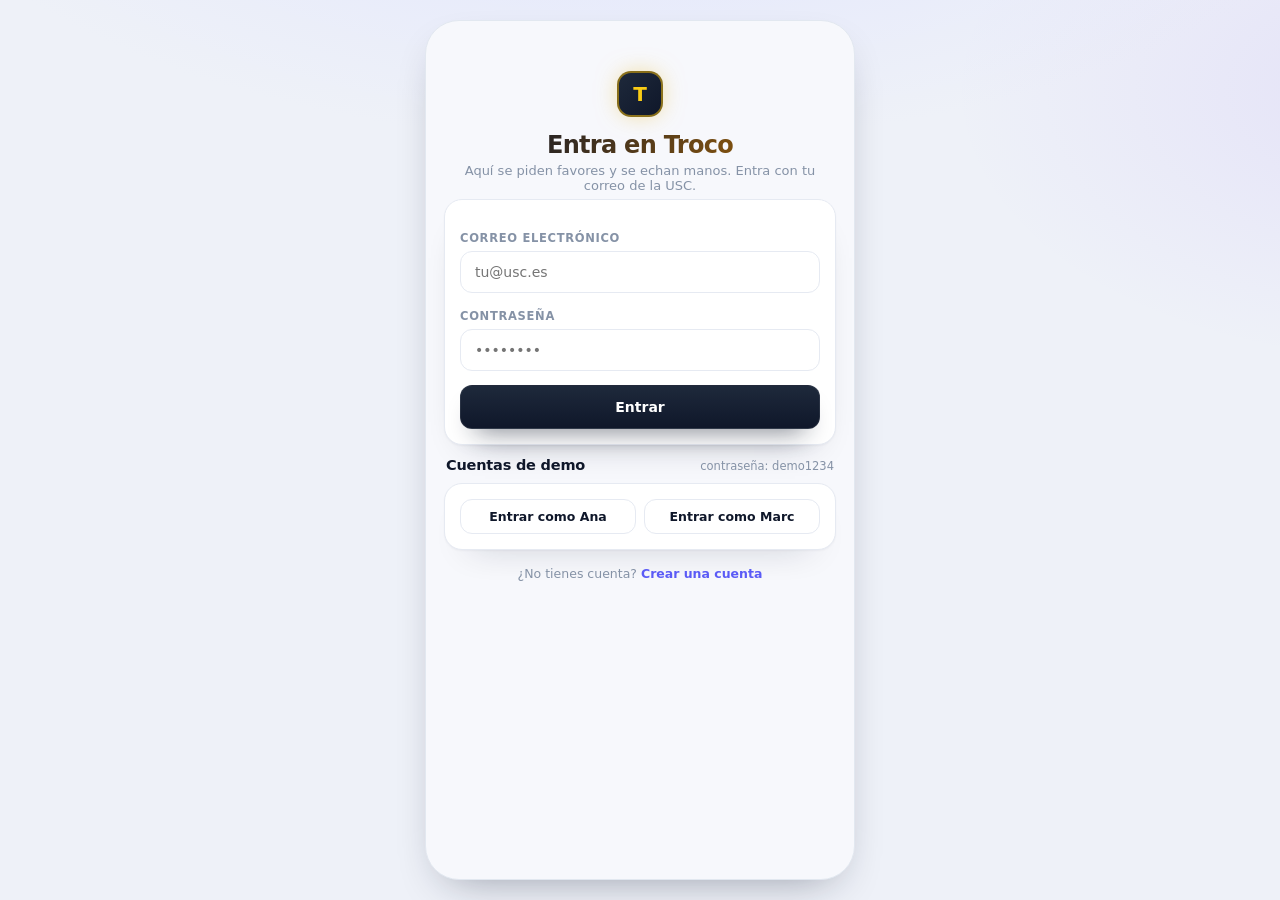
==== commit 1ca6bea9: "marca: la app pasa a llamarse Troco" ====
--- a/editar-perfil.html
+++ b/editar-perfil.html
@@ -3,7 +3,7 @@
 <head>
   <meta charset="utf-8">
   <meta name="viewport" content="width=device-width, initial-scale=1">
-  <title>USwap · Editar perfil</title>
+  <title>Troco · Editar perfil</title>
   <link rel="icon" href="img/logo.svg" type="image/svg+xml">
   <link rel="stylesheet" href="css/styles.css">
   <style>
@@ -34,7 +34,7 @@
                       background:radial-gradient(120% 115% at 88% -18%, rgba(91,91,246,.62) 0%, rgba(91,91,246,0) 58%),
                                  linear-gradient(158deg,#16203a 0%,#0d1424 100%)">
         <div style="font-size:11.5px;color:rgba(255,255,255,.55)">
-          Tu ficha USwap
+          Tu ficha Troco
         </div>
         <h1 style="margin:9px 0 5px;font-size:23px;letter-spacing:-.8px;line-height:1.15">Tu perfil</h1>
         <p style="margin:0;font-size:12.5px;line-height:1.5;color:rgba(255,255,255,.68)">
--- a/css/styles.css
+++ b/css/styles.css
@@ -661,3 +661,145 @@
     scroll-behavior: auto !important;
   }
 }
+
+/* ==========================================================================
+   ESTILO CREDENCIAL (el del perfil) EN TODA LA APP
+   --------------------------------------------------------------------------
+   Azul noche + filo y detalles en oro, como la credencial del perfil. Los
+   paneles oscuros llevan el mismo degradado y el mismo brillo; el contenido
+   sigue en tarjetas blancas para que se lea igual de bien.
+   ========================================================================== */
+
+:root {
+  --noche: #0f172a;
+  --noche-2: #1e293b;
+  --oro: #eab308;
+  --oro-oscuro: #a16207;
+  --oro-texto: #facc15;
+}
+
+/* barra superior oscura, con filo de oro */
+.topbar {
+  background: rgba(15, 23, 42, .94);
+  border-bottom: 1px solid rgba(234, 179, 8, .26);
+  box-shadow: 0 10px 30px -24px rgba(0, 0, 0, .9);
+}
+.marca { color: #f8fafc; }
+.marca-punto {
+  background: linear-gradient(135deg, #facc15, #a16207);
+  color: #231a00;
+  box-shadow: 0 0 22px -6px rgba(234, 179, 8, .85);
+}
+.selector-yo {
+  background-color: rgba(30, 41, 59, .95);
+  border-color: rgba(255, 255, 255, .16);
+  color: #e2e8f0;
+  background-repeat: no-repeat;
+  background-position: right 11px center;
+  background-image: url("data:image/svg+xml;utf8,<svg xmlns='http://www.w3.org/2000/svg' width='10' height='10' viewBox='0 0 10 10'><path d='M1 3l4 4 4-4' stroke='%23cbd5e1' stroke-width='1.6' fill='none' stroke-linecap='round'/></svg>");
+}
+.selector-yo:hover { border-color: rgba(234, 179, 8, .55); }
+
+/* el hero pasa a ser una mini credencial */
+.hero {
+  background:
+    radial-gradient(420px 200px at 100% 0%, rgba(234, 179, 8, .16), rgba(234, 179, 8, 0) 70%),
+    linear-gradient(160deg, #1e293b 0%, #0f172a 72%);
+  border: 1px solid rgba(234, 179, 8, .28);
+  border-radius: 20px;
+  padding: 16px 16px 15px;
+  margin-bottom: 14px;
+  box-shadow: 0 20px 44px -30px rgba(15, 23, 42, .95), inset 0 1px 0 rgba(255, 255, 255, .07);
+}
+.hero h1 {
+  background: linear-gradient(115deg, #ffffff 8%, #fde68a 62%, #eab308 96%);
+  -webkit-background-clip: text;
+  background-clip: text;
+  color: transparent;
+  letter-spacing: -.7px;
+}
+.hero p { color: rgba(255, 255, 255, .68); }
+.hero .usuario-detalle,
+.hero > div:first-child { color: rgba(255, 255, 255, .5) !important; }
+
+/* filete de oro en los títulos de sección */
+.seccion-titulo h2 { letter-spacing: -.2px; }
+.seccion-titulo a { color: var(--oro-oscuro); }
+
+/* controles: foco y selección en oro */
+.input:focus, .textarea:focus, .select:focus {
+  border-color: var(--oro);
+  box-shadow: 0 0 0 4px rgba(234, 179, 8, .18);
+}
+.chip.activo {
+  background: #0f172a;
+  color: #ffffff;
+  border-color: transparent;
+  box-shadow: 0 8px 18px -14px rgba(15, 23, 42, .95);
+}
+.chip:hover { border-color: rgba(234, 179, 8, .5); color: var(--tinta); }
+
+/* botón principal: oro con texto oscuro, como el rango */
+.btn-primario {
+  background: linear-gradient(180deg, #1e293b, #0f172a);
+  color: #ffffff;
+  border-color: rgba(255, 255, 255, .08);
+  box-shadow: 0 14px 26px -16px rgba(15, 23, 42, .95);
+}
+.btn-primario:hover { filter: brightness(1.12); }
+
+/* tarjetas de contenido: blancas, con el mismo aire de la credencial */
+.bloque {
+  border-radius: 18px;
+  box-shadow: 0 1px 2px rgba(15, 23, 42, .04), 0 18px 36px -28px rgba(15, 23, 42, .45);
+}
+
+/* llamada a la acción de las peticiones en tono oro */
+.card-cta { color: var(--oro-oscuro); }
+.card:hover .card-titulo { color: var(--oro-oscuro); }
+
+/* al final del tablón: invita a publicar si no encuentras nada */
+.sugerencia-publicar {
+  display: block;
+  margin-top: 4px;
+  padding: 13px 14px;
+  text-align: center;
+  text-decoration: none;
+  font-size: 12.5px;
+  font-weight: 650;
+  color: var(--oro-oscuro);
+  background: rgba(234, 179, 8, .07);
+  border: 1px dashed rgba(161, 98, 7, .38);
+  border-radius: 14px;
+  transition: background .15s, border-color .15s, transform .12s;
+}
+.sugerencia-publicar:hover {
+  background: rgba(234, 179, 8, .12);
+  border-color: rgba(161, 98, 7, .6);
+}
+.sugerencia-publicar:active { transform: scale(.99); }
+
+/* botón flotante de subir, en oro */
+.arriba {
+  background: linear-gradient(135deg, #fde047, #a16207);
+  color: #2a1f00;
+  box-shadow: 0 16px 32px -14px rgba(234, 179, 8, .95);
+}
+
+/* foco accesible en oro */
+:focus-visible { outline-color: var(--oro); }
+
+/* la credencial del login y del registro respiran igual que la del perfil */
+.auth-hero h1 {
+  background: linear-gradient(115deg, #0f172a 10%, #a16207 95%);
+  -webkit-background-clip: text;
+  background-clip: text;
+  color: transparent;
+}
+.auth-hero .marca-punto {
+  width: 46px; height: 46px; border-radius: 14px; font-size: 20px;
+  background: linear-gradient(135deg, #1e293b, #0f172a);
+  color: #facc15;
+  border: 2px solid rgba(234, 179, 8, .55);
+  box-shadow: 0 0 26px -6px rgba(234, 179, 8, .6);
+}
